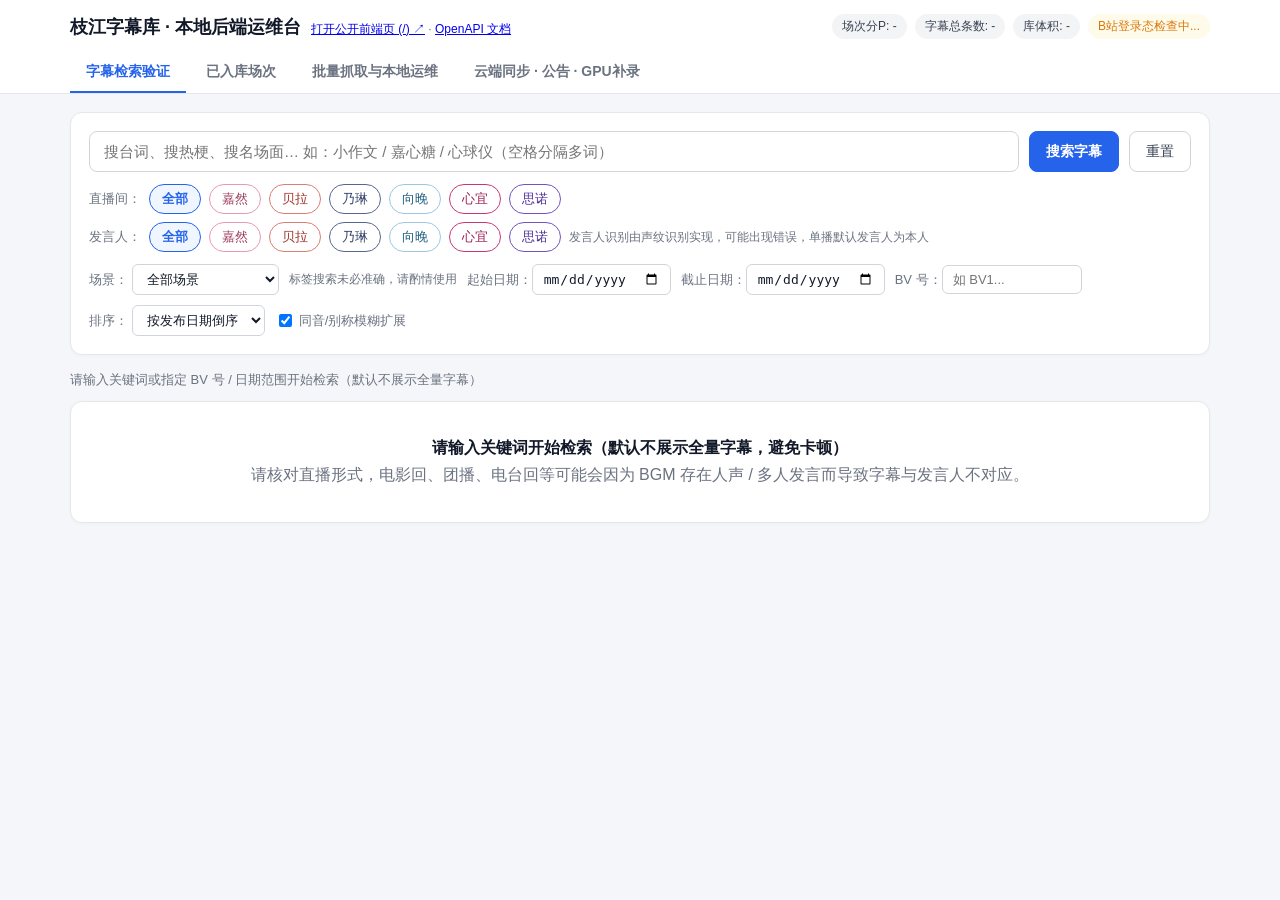
==== backend/debug_console.html @ de296267 "feat(admin): add single-line and batch speaker label editing with hot-sync support" ====
<!doctype html>
<html lang="zh-CN">
<head>
  <meta charset="utf-8" />
  <meta name="viewport" content="width=device-width, initial-scale=1" />
  <title>枝江字幕库 · 本地后端调试台</title>
  <style>
    :root {
      --bg: #f4f6f9;
      --surface: #ffffff;
      --border: #e5e7eb;
      --text: #111827;
      --muted: #6b7280;
      --primary: #2563eb;
      --primary-soft: #eff6ff;
      --ok: #059669;
      --ok-soft: #ecfdf5;
      --warn: #d97706;
      --warn-soft: #fffbeb;
      --purple: #6d28d9;
      --purple-soft: #f5f3ff;
    }
    * { box-sizing: border-box; }
    body {
      margin: 0;
      background: var(--bg);
      color: var(--text);
      font-family: -apple-system, BlinkMacSystemFont, "Segoe UI", "PingFang SC", "Microsoft YaHei", sans-serif;
    }
    header { background: var(--surface); border-bottom: 1px solid var(--border); position: sticky; top: 0; z-index: 20; }
    .header-inner {
      max-width: 1180px; margin: 0 auto; padding: 14px 20px;
      display: flex; flex-wrap: wrap; align-items: center; justify-content: space-between; gap: 12px;
    }
    .brand { display: flex; align-items: baseline; gap: 10px; }
    .brand h1 { margin: 0; font-size: 18px; font-weight: 700; }
    .brand span { font-size: 12px; color: var(--muted); }
    .stat-pills { display: flex; flex-wrap: wrap; gap: 8px; align-items: center; font-size: 12px; }
    .pill { padding: 4px 10px; border-radius: 999px; background: #f3f4f6; color: #374151; font-weight: 500; }
    .pill.ok { background: var(--ok-soft); color: var(--ok); }
    .pill.warn { background: var(--warn-soft); color: var(--warn); cursor: pointer; }
    .tabs { max-width: 1180px; margin: 0 auto; padding: 0 20px; display: flex; gap: 4px; }
    .tab-btn {
      background: transparent; border: none; border-bottom: 2px solid transparent;
      padding: 10px 16px; font-size: 14px; font-weight: 600; color: var(--muted); cursor: pointer;
    }
    .tab-btn.active { color: var(--primary); border-bottom-color: var(--primary); }
    .container { max-width: 1180px; margin: 18px auto 56px; padding: 0 20px; }
    .panel {
      background: var(--surface); border: 1px solid var(--border); border-radius: 12px;
      padding: 18px; margin-bottom: 16px; box-shadow: 0 1px 3px rgba(0,0,0,0.03);
    }
    .search-bar { display: flex; gap: 10px; flex-wrap: wrap; }
    .search-bar input[type="text"] {
      flex: 1; min-width: 260px; padding: 11px 14px; font-size: 15px;
      border: 1px solid #d1d5db; border-radius: 8px; outline: none;
    }
    .search-bar input[type="text"]:focus { border-color: var(--primary); box-shadow: 0 0 0 3px rgba(37,99,235,0.12); }
    button.btn {
      padding: 9px 16px; border-radius: 8px; border: 1px solid var(--primary);
      background: var(--primary); color: #fff; font-size: 14px; font-weight: 600; cursor: pointer;
    }
    button.btn:hover { background: #1d4ed8; }
    button.btn.sec { background: #fff; color: #374151; border-color: #d1d5db; font-weight: 500; }
    button.btn.sec:hover { background: #f9fafb; }
    button.btn:disabled { opacity: 0.45; cursor: not-allowed; }
    .chips { display: flex; flex-wrap: wrap; gap: 8px; margin-top: 12px; align-items: center; }
    .chip {
      padding: 5px 12px; border-radius: 999px; border: 1px solid #d1d5db;
      background: #fff; font-size: 13px; cursor: pointer; color: #374151;
    }
    .chip.active { background: var(--primary-soft); border-color: var(--primary); color: var(--primary); font-weight: 600; }
    .filters-row {
      display: flex; flex-wrap: wrap; gap: 10px; margin-top: 12px; align-items: center;
      font-size: 13px; color: var(--muted);
    }
    .filters-row select, .filters-row input {
      padding: 6px 10px; border: 1px solid #d1d5db; border-radius: 6px;
      font-size: 13px; background: #fff; color: var(--text);
    }
    .toolbar { display: flex; justify-content: space-between; align-items: center; margin: 8px 0 12px; font-size: 13px; color: var(--muted); }
    .card {
      background: var(--surface); border: 1px solid var(--border); border-radius: 10px;
      padding: 14px 16px; margin-bottom: 10px;
    }
    .card-meta { display: flex; flex-wrap: wrap; gap: 8px; align-items: center; font-size: 12.5px; color: var(--muted); margin-bottom: 8px; }
    .badge { padding: 2px 8px; border-radius: 6px; font-weight: 600; font-size: 12px; }
    .badge.up { background: var(--primary-soft); color: var(--primary); }
    .badge.scene { background: var(--purple-soft); color: var(--purple); }
    .badge.time { background: #f3f4f6; color: #111827; font-family: ui-monospace, SFMono-Regular, Menlo, monospace; }
    .sub-text { font-size: 16px; line-height: 1.65; color: #0f172a; }
    mark { background: #fef08a; color: #111827; padding: 0 2px; border-radius: 3px; }
    .card-foot {
      margin-top: 8px; display: flex; flex-wrap: wrap; justify-content: space-between;
      align-items: center; gap: 8px; font-size: 12px; color: var(--muted);
    }
    .card-actions { display: flex; gap: 10px; align-items: center; }
    .link-btn {
      background: none; border: none; color: var(--primary); cursor: pointer;
      padding: 2px 4px; font-size: 12.5px; text-decoration: none;
    }
    .link-btn:hover { text-decoration: underline; }
    .ctx-box {
      margin-top: 10px; padding: 10px 12px; background: #f8fafc;
      border-left: 3px solid #cbd5e1; border-radius: 6px; font-size: 13px; line-height: 1.6;
    }
    .ctx-line { display: flex; gap: 10px; padding: 2px 0; }
    .ctx-line.hit { font-weight: 600; color: var(--primary); }
    .ctx-ts { color: var(--muted); font-family: monospace; min-width: 68px; }
    .grid-2 { display: grid; grid-template-columns: repeat(auto-fit, minmax(320px, 1fr)); gap: 16px; }
    table { width: 100%; border-collapse: collapse; font-size: 13px; }
    th, td { text-align: left; padding: 9px 10px; border-bottom: 1px solid var(--border); }
    th { background: #f9fafb; font-weight: 600; color: #374151; }
    .log-box {
      background: #0f172a; color: #e2e8f0; font-family: ui-monospace, SFMono-Regular, Menlo, Consolas, monospace;
      font-size: 12px; line-height: 1.55; padding: 12px; border-radius: 8px;
      max-height: 320px; overflow-y: auto; white-space: pre-wrap;
    }
    .qr-wrap { display: flex; gap: 16px; align-items: center; margin-top: 12px; }
    .qr-wrap img { width: 168px; height: 168px; border: 1px solid var(--border); border-radius: 8px; padding: 6px; background: #fff; }
    .hidden { display: none !important; }
    .empty { text-align: center; padding: 36px 16px; color: var(--muted); }
    .sp-sel {
      padding: 2px 6px; border: 1px solid #d1d5db; border-radius: 5px;
      font-size: 12px; background: #fff; color: var(--text); cursor: pointer;
    }
    .sp-sel.saved { border-color: var(--ok); background: var(--ok-soft); }
    .sp-saved-tip { font-size: 11.5px; color: var(--ok); font-weight: 600; }
    .modal-mask {
      position: fixed; inset: 0; background: rgba(15, 23, 42, 0.48);
      display: flex; align-items: center; justify-content: center; z-index: 60; padding: 16px;
    }
    .modal-card {
      background: var(--surface); border-radius: 12px; border: 1px solid var(--border);
      width: 100%; max-width: 520px; padding: 20px; box-shadow: 0 20px 50px rgba(0,0,0,0.22);
    }
    .modal-card h3 { margin: 0 0 8px; font-size: 16px; }
    .modal-field { margin-top: 12px; font-size: 13px; color: var(--text); }
    .modal-field label { display: block; color: var(--muted); margin-bottom: 4px; }
    .modal-field input, .modal-field select {
      width: 100%; padding: 8px 10px; border: 1px solid #d1d5db; border-radius: 6px; font-size: 13px;
    }
  </style>
</head>
<body>
<header>
  <div class="header-inner">
    <div class="brand">
      <h1>枝江字幕库 · 本地后端运维台</h1>
      <span><a href="/" target="_blank">打开公开前端页 (/) ↗</a> · <a href="/docs" target="_blank">OpenAPI 文档</a></span>
    </div>
    <div class="stat-pills">
      <span class="pill" id="statVideos">场次分P: -</span>
      <span class="pill" id="statLines">字幕总条数: -</span>
      <span class="pill" id="statSize">库体积: -</span>
      <span class="pill warn" id="authBadge" onclick="switchTab('ingest')">B站登录态检查中...</span>
    </div>
  </div>
  <div class="tabs">
    <button class="tab-btn active" id="tab-search" onclick="switchTab('search')">字幕检索验证</button>
    <button class="tab-btn" id="tab-videos" onclick="switchTab('videos')">已入库场次</button>
    <button class="tab-btn" id="tab-ingest" onclick="switchTab('ingest')">批量抓取与本地运维</button>
    <button class="tab-btn" id="tab-cloud" onclick="switchTab('cloud')">云端同步 · 公告 · GPU补录</button>
  </div>
</header>

<main class="container">
  <section id="view-search">
    <div class="panel">
      <div class="search-bar">
        <input id="qInput" type="text" placeholder="搜台词、搜热梗、搜名场面… 如：小作文 / 嘉心糖 / 心球仪（空格分隔多词）" />
        <button class="btn" onclick="runSearch(1)">搜索字幕</button>
        <button class="btn sec" onclick="resetFilters()">重置</button>
      </div>
      <div class="chips" id="upChips">
        <span style="font-size:13px;color:var(--muted);">直播间：</span>
        <button class="chip active" data-up="" onclick="toggleUp(this)">全部</button>
        <button class="chip" data-up="嘉然" style="border-color:#e799b0;color:#9c3a5a;" onclick="toggleUp(this)">嘉然</button>
        <button class="chip" data-up="贝拉" style="border-color:#db7d74;color:#a13a31;" onclick="toggleUp(this)">贝拉</button>
        <button class="chip" data-up="乃琳" style="border-color:#576690;color:#364369;" onclick="toggleUp(this)">乃琳</button>
        <button class="chip" data-up="向晚" style="border-color:#9ac8e2;color:#225f80;" onclick="toggleUp(this)">向晚</button>
        <button class="chip" data-up="心宜" style="border-color:#c93773;color:#9d2256;" onclick="toggleUp(this)">心宜</button>
        <button class="chip" data-up="思诺" style="border-color:#7252c0;color:#513399;" onclick="toggleUp(this)">思诺</button>
      </div>
      <div class="chips" id="speakerChips" style="margin-top:8px;">
        <span style="font-size:13px;color:var(--muted);">发言人：</span>
        <button class="chip active" data-speaker="" onclick="toggleSpeaker(this)">全部</button>
        <button class="chip" data-speaker="嘉然" style="border-color:#e799b0;color:#9c3a5a;" onclick="toggleSpeaker(this)">嘉然</button>
        <button class="chip" data-speaker="贝拉" style="border-color:#db7d74;color:#a13a31;" onclick="toggleSpeaker(this)">贝拉</button>
        <button class="chip" data-speaker="乃琳" style="border-color:#576690;color:#364369;" onclick="toggleSpeaker(this)">乃琳</button>
        <button class="chip" data-speaker="向晚" style="border-color:#9ac8e2;color:#225f80;" onclick="toggleSpeaker(this)">向晚</button>
        <button class="chip" data-speaker="心宜" style="border-color:#c93773;color:#9d2256;" onclick="toggleSpeaker(this)">心宜</button>
        <button class="chip" data-speaker="思诺" style="border-color:#7252c0;color:#513399;" onclick="toggleSpeaker(this)">思诺</button>
        <span style="font-size:12px;color:var(--muted);">发言人识别由声纹识别实现，可能出现错误，单播默认发言人为本人</span>
      </div>
      <div class="filters-row">
        <label>场景：
          <select id="sceneFilter" onchange="if(hasQuery()) runSearch(1)">
            <option value="">全部场景</option>
            <option value="solo">单播 (solo)</option>
            <option value="duo">双播 (duo)</option>
            <option value="group">团播 (group)</option>
            <option value="special">特别场次 (special)</option>
            <option value="unknown">未标注 (unknown)</option>
          </select>
        </label>
        <span style="font-size:12px;color:var(--muted);">标签搜索未必准确，请酌情使用</span>
        <label>起始日期：<input id="dateFrom" type="date" onchange="if(hasQuery()) runSearch(1)" /></label>
        <label>截止日期：<input id="dateTo" type="date" onchange="if(hasQuery()) runSearch(1)" /></label>
        <label>BV 号：<input id="bvidFilter" type="text" placeholder="如 BV1..." style="width:140px;" /></label>
        <label>排序：
          <select id="sortFilter" onchange="if(hasQuery()) runSearch(1)">
            <option value="date_desc">按发布日期倒序</option>
            <option value="date_asc">按发布日期正序</option>
            <option value="relevance">按关键词相关度</option>
          </select>
        </label>
        <label style="display:inline-flex;align-items:center;gap:4px;cursor:pointer;">
          <input id="fuzzyToggle" type="checkbox" checked onchange="if(hasQuery()) runSearch(1)" />
          同音/别称模糊扩展
        </label>
      </div>
    </div>

    <div class="toolbar">
      <div id="searchSummary">请输入关键词或指定 BV 号 / 日期范围开始检索（默认不展示全量字幕）</div>
      <div id="debugPagerTop" style="display:flex;gap:6px;align-items:center;"></div>
    </div>
    <div id="searchResults">
      <div class="panel empty">
        <div style="font-weight:600;color:var(--text);margin-bottom:6px;">请输入关键词开始检索（默认不展示全量字幕，避免卡顿）</div>
        <div>请核对直播形式，电影回、团播、电台回等可能会因为 BGM 存在人声 / 多人发言而导致字幕与发言人不对应。</div>
      </div>
    </div>
    <div class="toolbar" style="justify-content:flex-end;">
      <div id="debugPagerBottom" style="display:flex;gap:6px;align-items:center;"></div>
    </div>
  </section>

  <section id="view-videos" class="hidden">
    <div class="panel">
      <div class="filters-row" style="margin-top:0;">
        <label>UP 主：
          <select id="vUpFilter" onchange="loadVideos(1)">
            <option value="">全部</option>
            <option value="嘉然">嘉然</option>
            <option value="贝拉">贝拉</option>
            <option value="乃琳">乃琳</option>
            <option value="向晚">向晚</option>
            <option value="心宜">心宜</option>
            <option value="思诺">思诺</option>
          </select>
        </label>
        <label>场景：
          <select id="vSceneFilter" onchange="loadVideos(1)">
            <option value="">全部</option>
            <option value="solo">solo</option>
            <option value="duo">duo</option>
            <option value="group">group</option>
            <option value="special">special</option>
            <option value="unknown">unknown</option>
          </select>
        </label>
        <label>状态：
          <select id="vStatusFilter" onchange="loadVideos(1)">
            <option value="">全部</option>
            <option value="ok">ok（已入库字幕）</option>
            <option value="no_subtitle">no_subtitle</option>
            <option value="pending">pending</option>
          </select>
        </label>
        <label>每页：
          <select id="vPageSize" onchange="loadVideos(1)">
            <option value="50">50 条</option>
            <option value="100" selected>100 条</option>
            <option value="200">200 条</option>
          </select>
        </label>
        <button class="btn sec" onclick="loadVideos(videoPage)">刷新列表</button>
        <button class="btn sec" onclick="triggerSceneTag()">运行轻量场景初筛</button>
        <button class="btn sec" onclick="triggerOptimizeDb()">压缩优化索引</button>
      </div>
    </div>
    <div class="toolbar">
      <div id="videosSummary">共 — 个分P</div>
      <div id="videosPagerTop" style="display:flex;gap:6px;align-items:center;"></div>
    </div>
    <div class="panel" style="padding:0;overflow:auto;">
      <table>
        <thead>
          <tr>
            <th>UP 主</th>
            <th>发布日期</th>
            <th>BV 号 / 分P</th>
            <th>场次标题</th>
            <th>字幕条数</th>
            <th>状态</th>
            <th>场景标签</th>
            <th>操作</th>
          </tr>
        </thead>
        <tbody id="videosTbody"></tbody>
      </table>
    </div>
    <div class="toolbar" style="justify-content:flex-end;">
      <div id="videosPagerBottom" style="display:flex;gap:6px;align-items:center;"></div>
    </div>
  </section>

  <section id="view-ingest" class="hidden">
    <div class="grid-2">
      <div class="panel">
        <h3 style="margin:0 0 8px;">1. B 站登录态配置（仅存于本地 .env）</h3>
        <div id="authDetail" style="font-size:13px;color:var(--muted);margin-bottom:12px;">正在检测登录态...</div>
        <button class="btn" onclick="startQrLogin()">生成 B 站扫码登录二维码</button>
        <div id="qrArea" class="qr-wrap hidden">
          <img id="qrImg" alt="B站登录二维码" />
          <div style="font-size:13px;line-height:1.6;">
            <div><b>请使用手机 B 站 App 扫码</b></div>
            <div id="qrStatus" style="color:var(--primary);margin-top:4px;">等待扫码...</div>
          </div>
        </div>
        <hr style="border:none;border-top:1px solid var(--border);margin:16px 0;" />
        <div style="font-size:13px;font-weight:600;margin-bottom:6px;">或手动粘贴 Cookie / SESSDATA：</div>
        <div style="display:flex;gap:8px;">
          <input id="cookieInput" type="password" placeholder="粘贴完整 Cookie 或 SESSDATA 值" style="flex:1;padding:8px 10px;border:1px solid #d1d5db;border-radius:6px;" />
          <button class="btn sec" onclick="saveManualCookie()">保存并校验</button>
        </div>
      </div>

      <div class="panel">
        <h3 style="margin:0 0 8px;">2. 从「直播回放」合集增量抓取</h3>
        <div style="font-size:12.5px;color:var(--muted);margin-bottom:12px;">
          已完整入库的 BV 号会秒级跳过（不发 HTTP 请求），可放心分批或断点续抓。
        </div>
        <div class="filters-row" style="margin-top:0;">
          <label>目标成员：
            <select id="ingTarget">
              <option value="all">全部 6 位成员</option>
              <option value="嘉然">嘉然（series 222940）</option>
              <option value="贝拉">贝拉（series 222938）</option>
              <option value="乃琳">乃琳（series 222754）</option>
              <option value="向晚">向晚（series 222748）</option>
              <option value="心宜">心宜（series 3698069）</option>
              <option value="思诺">思诺（series 3692011）</option>
            </select>
          </label>
          <label>每人抓取场次：
            <input id="ingLimit" type="number" value="20" min="0" max="5000" style="width:82px;" />
            <span style="font-size:12px;">(0=全部)</span>
          </label>
        </div>
        <div class="filters-row">
          <label>起始日期：<input id="ingSince" type="date" /></label>
          <label>截止日期：<input id="ingUntil" type="date" /></label>
        </div>
        <div style="margin-top:12px;display:flex;gap:10px;align-items:center;">
          <button class="btn" id="startIngestBtn" onclick="startIngest()">开始抓取并入库</button>
          <span id="ingestStatusText" style="font-size:13px;color:var(--muted);">空闲</span>
        </div>
      </div>
    </div>

    <div class="panel">
      <div style="display:flex;justify-content:space-between;align-items:center;margin-bottom:8px;">
        <b>抓取实时日志</b>
        <button class="btn sec" style="padding:4px 10px;font-size:12px;" onclick="pollIngestStatus()">刷新日志</button>
      </div>
      <div id="ingestLog" class="log-box">暂无抓取任务日志。</div>
    </div>
  </section>

  <section id="view-cloud" class="hidden">
    <div class="grid-2">
      <div class="panel">
        <h3 style="margin:0 0 8px;">1. 云端服务器连接（密码绝不落盘、绝不进 Git）</h3>
        <div id="sshKeyStatus" style="font-size:12.5px;margin-bottom:10px;color:var(--muted);">正在检测本机 SSH 密钥状态...</div>
        <div class="filters-row" style="margin-top:0;">
          <label style="flex:1;min-width:190px;">服务器地址：<br />
            <input id="cloudHost" type="text" placeholder="root@47.xx.xx.xx" style="width:100%;margin-top:4px;" />
          </label>
          <label style="flex:1;min-width:150px;">远程项目目录：<br />
            <input id="cloudAppDir" type="text" value="/opt/zhijiang" style="width:100%;margin-top:4px;" />
          </label>
        </div>
        <div class="filters-row">
          <label style="flex:1;min-width:210px;">公开站点域名：<br />
            <input id="cloudPublicUrl" type="text" value="https://zjdb.mprlzy.top" style="width:100%;margin-top:4px;" />
          </label>
          <label style="width:110px;">默认抓新场数：<br />
            <input id="cloudIngestLimit" type="number" value="10" min="1" max="500" style="width:100%;margin-top:4px;" />
          </label>
        </div>
        <div class="filters-row">
          <label style="flex:1;min-width:220px;">临时 SSH 密码（仅本次内存使用；配置免密后可留空）：<br />
            <input id="cloudSshPwd" type="password" placeholder="已配置免密密钥时无需填写" style="width:100%;margin-top:4px;" />
          </label>
        </div>
        <div style="margin-top:12px;display:flex;flex-wrap:wrap;gap:8px;">
          <button class="btn sec" onclick="saveCloudConfig()">保存服务器地址</button>
          <button class="btn" onclick="setupSshKey()">一键配置 SSH 免密登录</button>
        </div>
      </div>

      <div class="panel">
        <h3 style="margin:0 0 8px;">2. 一键云端同步中心</h3>
        <div id="sceneEditSummaryBox" style="font-size:12.5px;color:var(--muted);margin-bottom:10px;">正在统计人工修正的场景标签...</div>
        <div class="filters-row" style="margin-top:0;">
          <label style="display:inline-flex;align-items:center;gap:5px;cursor:pointer;">
            <input id="optSyncAnn" type="checkbox" checked /> 同步时顺带发布下方站点公告
          </label>
          <label style="display:inline-flex;align-items:center;gap:5px;cursor:pointer;">
            <input id="optFullRunAsr" type="checkbox" checked /> 完整追新时自动跑 GPU 补录
          </label>
        </div>
        <div style="margin-top:12px;display:flex;flex-wrap:wrap;gap:8px;">
          <button class="btn" onclick="runCloudJob('scene_tags_only')" title="仅更新场景标签与锁定状态，几 KB 秒传，不碰字幕正文与正在跑的 ASR">仅同步场景标签变动（极速）</button>
          <button class="btn sec" onclick="runCloudJob('speakers_only')" title="仅增量同步声纹发言人标注结果，零 FTS5 重建">仅同步声纹标注结果（极速）</button>
          <button class="btn sec" onclick="runCloudJob('code_and_announcements')" title="仅拉代码、发布公告并重启线上服务，绝不改云端数据库">仅发布代码与公告</button>
          <button class="btn sec" onclick="runCloudJob('backfill_metrics')" title="从云端 Nginx 历史访问日志幂等补回上线以来的真实访客数与访问次数">从 Nginx 日志补回历史访客</button>
          <button class="btn sec" onclick="runCloudJob('db_sync_only')" title="跳过抓取，直接增量比对并热同步本地与云端差异数据">仅增量同步数据库差异</button>
          <button class="btn" style="background:#059669;border-color:#059669;" onclick="runCloudJob('full_sync')" title="抓新回放 → 补录 → 场景初筛 → 增量热同步到线上">完整一键更新并同步上云</button>
        </div>
        <div id="cloudStatusText" style="margin-top:10px;font-size:12.5px;color:var(--muted);">空闲</div>
      </div>
    </div>

    <div class="panel">
      <div style="display:flex;justify-content:space-between;align-items:center;margin-bottom:8px;">
        <b>云端同步实时日志</b>
        <button class="btn sec" style="padding:4px 10px;font-size:12px;" onclick="pollCloudStatus()">刷新日志</button>
      </div>
      <div id="cloudLog" class="log-box">暂无云端同步日志。</div>
    </div>

    <div class="panel">
      <div style="display:flex;flex-wrap:wrap;justify-content:space-between;align-items:center;gap:8px;margin-bottom:10px;">
        <div>
          <h3 style="margin:0;">3. 站点公告与更新动态管理（config/announcements.json）</h3>
          <span style="font-size:12px;color:var(--muted);">在线编辑、增删、置顶或隐藏首页公告；点击「保存并立即发布」3 秒生效于公网首页。</span>
        </div>
        <div style="display:flex;flex-wrap:wrap;gap:8px;">
          <button class="btn sec" style="padding:6px 12px;font-size:13px;" onclick="insertSceneFixAnnouncement()">+ 一键插入今日标签修正变动</button>
          <button class="btn sec" style="padding:6px 12px;font-size:13px;" onclick="addAnnouncementRow()">+ 新增公告</button>
          <button class="btn sec" style="padding:6px 12px;font-size:13px;" onclick="saveAnnouncements(false)">仅保存到本地</button>
          <button class="btn" style="padding:6px 12px;font-size:13px;" onclick="saveAnnouncements(true)">保存并立即发布到线上</button>
        </div>
      </div>
      <div id="annEditorList" style="display:flex;flex-direction:column;gap:10px;"></div>
    </div>

    <div class="panel">
      <div style="display:flex;flex-wrap:wrap;justify-content:space-between;align-items:center;gap:8px;margin-bottom:10px;">
        <div>
          <h3 style="margin:0;">4. 本地 GPU 语音识别（ASR）控制台</h3>
          <span style="font-size:12px;color:var(--muted);">查看实时重录/补录进度，或直接从本后台启停本地 RTX GPU 识别任务（支持断点续跑）。</span>
        </div>
        <button class="btn sec" style="padding:5px 12px;font-size:12.5px;" onclick="pollAsrStatus()">刷新实时进度</button>
      </div>
      <div id="asrProgressBox" style="font-size:13px;margin-bottom:10px;padding:10px 12px;background:#f8fafc;border:1px solid var(--border);border-radius:8px;">正在读取本地数据库 ASR 进度...</div>
      <div class="filters-row" style="margin-top:0;margin-bottom:10px;">
        <label>并行 GPU 进程数：
          <select id="asrProcs">
            <option value="1">1 进程（省显存）</option>
            <option value="2" selected>2 进程（12G 显存最佳，防 OOM）</option>
            <option value="3">3 进程（仅 16G+ 显存适用）</option>
          </select>
        </label>
        <label>Batch Size：
          <input id="asrBatch" type="number" value="12" min="1" max="32" style="width:68px;" />
        </label>
        <label>Beam Size：
          <select id="asrBeam">
            <option value="1" selected>1（极速高精度，推荐）</option>
            <option value="2">2（标准精度，较慢）</option>
          </select>
        </label>
        <button class="btn sec" id="btnAsrNew" onclick="startAsrJob('new_only')">补录无字幕新分P</button>
        <button class="btn" id="btnAsrRetrans" onclick="startAsrJob('retranscribe_legacy')">启动旧ASR高精度重录（断点续跑）</button>
        <button class="btn sec" style="color:#dc2626;border-color:#fca5a5;" onclick="stopAsrJob()">安全停止后台托管任务</button>
      </div>
      <div id="asrLog" class="log-box" style="max-height:220px;">暂无由本后台启动的 ASR 任务日志（若你在外部命令行启动了重录，上方进度条仍会实时同步数据库进度）。</div>
    </div>

    <div class="panel">
      <div style="display:flex;flex-wrap:wrap;justify-content:space-between;align-items:center;gap:8px;margin-bottom:10px;">
        <div>
          <h3 style="margin:0;">5. 声纹发言人标注控制台（CAM++ + WeSpeaker 跨时期融合）</h3>
          <span style="font-size:12px;color:var(--muted);">为多人场与影厅/观影反应回逐行标注实际发言人（嘉然/贝拉/乃琳/向晚/心宜/思诺/双人重叠/其他原声），支持断点续跑。</span>
        </div>
        <button class="btn sec" style="padding:5px 12px;font-size:12.5px;" onclick="pollVpStatus()">刷新声纹进度</button>
      </div>
      <div id="vpProgressBox" style="font-size:13px;margin-bottom:10px;padding:10px 12px;background:#f8fafc;border:1px solid var(--border);border-radius:8px;">正在读取声纹标注进度...</div>
      <div class="filters-row" style="margin-top:0;margin-bottom:10px;">
        <label>标注范围：
          <select id="vpScope">
            <option value="multi_and_watch" selected>多人场 + 影厅/观影/电台反应回（推荐）</option>
            <option value="multi_only">仅双播 / 团播 / 特别场</option>
            <option value="all">全库全部场次</option>
          </select>
        </label>
        <label>加速设备：
          <select id="vpDevice">
            <option value="auto" selected>自动优先 CUDA GPU（推荐，提速 50x+）</option>
            <option value="cuda">强制 CUDA GPU</option>
            <option value="cpu">纯 CPU 模式</option>
          </select>
        </label>
        <label>GPU Batch：
          <input id="vpBatch" type="number" value="64" min="8" max="256" style="width:62px;" />
        </label>
        <label>并行进程：
          <select id="vpProcs">
            <option value="1" selected>1 进程 + 3路并发拉流（GPU 推荐，省显存）</option>
            <option value="2">2 进程 + 4路并发拉流（极限全速）</option>
            <option value="3">3 进程（高配）</option>
          </select>
        </label>
        <button class="btn" onclick="startVpJob()">启动声纹标注（断点续跑）</button>
        <button class="btn sec" style="color:#dc2626;border-color:#fca5a5;" onclick="stopVpJob()">安全停止声纹任务</button>
      </div>
      <div id="vpLog" class="log-box" style="max-height:220px;">暂无声纹标注日志。</div>
    </div>
  </section>
</main>

<div id="speakerBatchModal" class="modal-mask hidden" onclick="if(event.target===this) closeSpeakerModal()">
  <div class="modal-card">
    <h3>批量修改发言人标签</h3>
    <div id="spModalInfo" style="font-size:12.5px;color:var(--muted);line-height:1.5;"></div>
    <input type="hidden" id="spModalBvid" />
    <input type="hidden" id="spModalPage" />
    <div class="modal-field">
      <label>过滤条件：仅替换原发言人标签（默认替换范围内全部行）</label>
      <select id="spModalFrom">
        <option value="__ALL__">全部行（不限原标签）</option>
        <option value="__EMPTY__">仅未标注行（原标签为空）</option>
        <option value="嘉然">仅原标签 = 嘉然</option>
        <option value="贝拉">仅原标签 = 贝拉</option>
        <option value="乃琳">仅原标签 = 乃琳</option>
        <option value="向晚">仅原标签 = 向晚</option>
        <option value="心宜">仅原标签 = 心宜</option>
        <option value="思诺">仅原标签 = 思诺</option>
        <option value="其他">仅原标签 = 其他</option>
      </select>
    </div>
    <div class="modal-field" style="display:grid;grid-template-columns:1fr 1fr;gap:10px;">
      <div>
        <label>起始秒数（选填，留空从头开始）</label>
        <input id="spModalStart" type="number" step="0.1" min="0" placeholder="例如 120" />
      </div>
      <div>
        <label>结束秒数（选填，留空至结尾）</label>
        <input id="spModalEnd" type="number" step="0.1" min="0" placeholder="例如 600" />
      </div>
    </div>
    <div class="modal-field">
      <label>目标发言人标签（单人、其他、清空，或下方输入多人组合如 嘉然+贝拉）</label>
      <select id="spModalTarget" onchange="document.getElementById('spModalCustom').value = this.value === '__CUSTOM__' ? '' : this.value">
        <option value="">清空（恢复未标注/单播默认）</option>
        <option value="嘉然">嘉然</option>
        <option value="贝拉">贝拉</option>
        <option value="乃琳">乃琳</option>
        <option value="向晚">向晚</option>
        <option value="心宜">心宜</option>
        <option value="思诺">思诺</option>
        <option value="其他">其他（电影/游戏原声）</option>
        <option value="__CUSTOM__">自定义多人组合（在下方输入）</option>
      </select>
    </div>
    <div class="modal-field">
      <label>最终写入值（可直接编辑，如 嘉然+贝拉；留空表示清空）</label>
      <input id="spModalCustom" type="text" placeholder="留空=清空；单人填名字；多人用 + 连接如 嘉然+贝拉" />
    </div>
    <div id="spModalMsg" style="margin-top:10px;font-size:12.5px;min-height:18px;"></div>
    <div style="margin-top:14px;display:flex;justify-content:flex-end;gap:8px;">
      <button class="btn sec" onclick="closeSpeakerModal()">取消</button>
      <button class="btn" id="spModalSubmitBtn" onclick="submitBatchSpeakers()">确认批量修改</button>
    </div>
  </div>
</div>

<script>
let selectedUps = new Set();
let selectedSpeakers = new Set();
let currentPage = 1;
let totalPages = 0;
const pageLimit = 20;
let videoPage = 1;
let videoTotalPages = 0;
let qrTimer = null;
let ingestTimer = null;
let cloudTimer = null;
let asrTimer = null;
let vpTimer = null;
let annItems = [];
let sceneSummary = { today_locked_bvids: 0, today_locked_parts: 0, total_locked_bvids: 0, total_locked_parts: 0 };

function hasQuery() {
  return Boolean(
    document.getElementById('qInput').value.trim() ||
    document.getElementById('bvidFilter').value.trim() ||
    document.getElementById('dateFrom').value ||
    document.getElementById('dateTo').value
  );
}

function esc(s) {
  return (s || '').replace(/[&<>"']/g, c => ({'&':'&amp;','<':'&lt;','>':'&gt;','"':'&quot;',"'":'&#39;'}[c]));
}

function highlight(text, q, expandedMap) {
  let out = esc(text);
  const terms = new Set((q || '').trim().split(/\s+/).filter(Boolean));
  if (expandedMap) {
    for (const arr of Object.values(expandedMap)) {
      for (const v of arr) terms.add(v);
    }
  }
  const sorted = Array.from(terms).sort((a, b) => b.length - a.length);
  for (const t of sorted) {
    const safe = t.replace(/[.*+?^${}()|[\]\\]/g, '\\$&');
    out = out.replace(new RegExp(safe, 'gi'), m => `<mark>${m}</mark>`);
  }
  return out;
}

function copyText(text, btn) {
  navigator.clipboard.writeText(text).then(() => {
    const old = btn.textContent;
    btn.textContent = '已复制 ✓';
    setTimeout(() => btn.textContent = old, 1200);
  });
}

function switchTab(tab) {
  for (const name of ['search', 'videos', 'ingest', 'cloud']) {
    document.getElementById('view-' + name).classList.toggle('hidden', name !== tab);
    document.getElementById('tab-' + name).classList.toggle('active', name === tab);
  }
  if (tab === 'videos') loadVideos(videoPage || 1);
  if (tab === 'ingest') { checkAuth(); pollIngestStatus(); }
  if (tab === 'cloud') { loadCloudPanel(); }
}

function toggleUp(el) {
  const up = el.dataset.up || '';
  if (!up) {
    selectedUps.clear();
  } else if (selectedUps.has(up)) {
    selectedUps.delete(up);
  } else {
    selectedUps.add(up);
  }
  document.querySelectorAll('#upChips .chip').forEach(c => {
    const key = c.dataset.up || '';
    c.classList.toggle('active', key === '' ? selectedUps.size === 0 : selectedUps.has(key));
  });
  if (hasQuery()) runSearch(1);
}

function toggleSpeaker(el) {
  const sp = el.dataset.speaker || '';
  if (!sp) {
    selectedSpeakers.clear();
  } else if (selectedSpeakers.has(sp)) {
    selectedSpeakers.delete(sp);
  } else {
    selectedSpeakers.add(sp);
  }
  document.querySelectorAll('#speakerChips .chip').forEach(c => {
    const key = c.dataset.speaker || '';
    c.classList.toggle('active', key === '' ? selectedSpeakers.size === 0 : selectedSpeakers.has(key));
  });
  if (hasQuery()) runSearch(1);
}

function resetFilters() {
  document.getElementById('qInput').value = '';
  document.getElementById('sceneFilter').value = '';
  document.getElementById('dateFrom').value = '';
  document.getElementById('dateTo').value = '';
  document.getElementById('bvidFilter').value = '';
  document.getElementById('sortFilter').value = 'date_desc';
  selectedUps.clear();
  selectedSpeakers.clear();
  document.querySelectorAll('#upChips .chip').forEach(c => c.classList.toggle('active', c.dataset.up === ''));
  document.querySelectorAll('#speakerChips .chip').forEach(c => c.classList.toggle('active', c.dataset.speaker === ''));
  document.getElementById('searchSummary').textContent = '请输入关键词或指定 BV 号 / 日期范围开始检索（默认不展示全量字幕）';
  document.getElementById('debugPagerTop').innerHTML = '';
  document.getElementById('debugPagerBottom').innerHTML = '';
  document.getElementById('searchResults').innerHTML = '<div class="panel empty"><div style="font-weight:600;color:var(--text);margin-bottom:6px;">请输入关键词开始检索（默认不展示全量字幕，避免卡顿）</div><div>请核对直播形式，电影回、团播、电台回等可能会因为 BGM 存在人声 / 多人发言而导致字幕与发言人不对应。</div></div>';
}

async function loadStats() {
  const r = await fetch('/api/v1/stats');
  const s = await r.json();
  document.getElementById('statVideos').textContent = `场次分P: ${s.video_parts_ok} / ${s.video_parts_total}`;
  document.getElementById('statLines').textContent = `字幕总条数: ${s.subtitles_total.toLocaleString()}`;
  document.getElementById('statSize').textContent = `库体积: ${s.db_size_mb} MB`;
}

async function checkAuth() {
  const r = await fetch('/api/v1/admin/auth/status');
  const a = await r.json();
  const badge = document.getElementById('authBadge');
  const detail = document.getElementById('authDetail');
  if (a.is_login) {
    badge.className = 'pill ok';
    badge.textContent = `B站已登录: ${a.uname || a.mid}`;
    detail.innerHTML = `<span style="color:var(--ok);font-weight:600;">已登录 B 站账号：${esc(a.uname)} (UID: ${a.mid})</span>`;
  } else {
    badge.className = 'pill warn';
    badge.textContent = '未登录 B 站（点此登录）';
    detail.innerHTML = `<span style="color:var(--warn);font-weight:600;">当前未检测到有效 B 站登录态。</span>抓取官方 AI 字幕（ai-zh）需要先扫码登录或填写 SESSDATA。`;
  }
}

function renderDebugPagers() {
  const html = totalPages > 1 ? `
    <button class="btn sec" style="padding:4px 9px;font-size:12px;" onclick="runSearch(1)" ${currentPage <= 1 ? 'disabled' : ''}>首页</button>
    <button class="btn sec" style="padding:4px 9px;font-size:12px;" onclick="runSearch(${currentPage - 1})" ${currentPage <= 1 ? 'disabled' : ''}>上一页</button>
    <span style="font-size:12px;">第 ${currentPage} / ${totalPages} 页</span>
    <button class="btn sec" style="padding:4px 9px;font-size:12px;" onclick="runSearch(${currentPage + 1})" ${currentPage >= totalPages ? 'disabled' : ''}>下一页</button>
    <button class="btn sec" style="padding:4px 9px;font-size:12px;" onclick="runSearch(${totalPages})" ${currentPage >= totalPages ? 'disabled' : ''}>末页</button>
    <input type="number" min="1" max="${totalPages}" value="${currentPage}" style="width:56px;padding:3px 6px;font-size:12px;" onkeydown="if(event.key==='Enter') runSearch(parseInt(this.value||'1',10))" />
  ` : '';
  document.getElementById('debugPagerTop').innerHTML = html;
  document.getElementById('debugPagerBottom').innerHTML = html;
}

async function runSearch(page) {
  if (!hasQuery()) {
    resetFilters();
    return;
  }
  currentPage = Math.max(1, page || 1);
  const offset = (currentPage - 1) * pageLimit;
  const q = document.getElementById('qInput').value.trim();
  const params = new URLSearchParams();
  if (q) params.set('q', q);
  if (selectedUps.size > 0) params.set('up_name', Array.from(selectedUps).join(','));
  if (selectedSpeakers.size > 0) params.set('speaker', Array.from(selectedSpeakers).join(','));
  const scene = document.getElementById('sceneFilter').value;
  const df = document.getElementById('dateFrom').value;
  const dt = document.getElementById('dateTo').value;
  const bv = document.getElementById('bvidFilter').value.trim();
  const sort = document.getElementById('sortFilter').value;
  const fuzzy = document.getElementById('fuzzyToggle').checked;
  if (scene) params.set('scene_type', scene);
  if (df) params.set('date_from', df);
  if (dt) params.set('date_to', dt);
  if (bv) params.set('bvid', bv);
  params.set('sort', sort);
  params.set('fuzzy', fuzzy ? 'true' : 'false');
  params.set('limit', pageLimit);
  params.set('offset', offset);

  const r = await fetch('/api/v1/search?' + params.toString());
  const data = await r.json();
  const p = data.pagination;
  totalPages = p.total_pages || 0;
  const startNum = p.total === 0 ? 0 : p.offset + 1;
  const endNum = p.offset + data.items.length;
  let expNote = '';
  if (data.fuzzy_expanded && Object.keys(data.fuzzy_expanded).length) {
    const parts = Object.entries(data.fuzzy_expanded).map(([k, v]) => `${k} → ${v.join(' / ')}`);
    expNote = ` ｜ 同音扩展：${parts.join('；')}`;
  }
  document.getElementById('searchSummary').textContent =
    `共命中 ${p.total.toLocaleString()} 条字幕（当前显示 ${startNum} - ${endNum}）${expNote}`;
  renderDebugPagers();

  const box = document.getElementById('searchResults');
  if (!data.items.length) {
    box.innerHTML = `<div class="panel empty">没有找到匹配的字幕记录。</div>`;
    return;
  }

  const SPEAKER_OPTS = ['', '嘉然', '贝拉', '乃琳', '向晚', '心宜', '思诺', '其他'];
  window._renderSpeakerSelect = function(subId, currentSp) {
    const sp = currentSp || '';
    const hasCustom = sp && !SPEAKER_OPTS.includes(sp);
    const opts = SPEAKER_OPTS.map(o => `<option value="${esc(o)}" ${sp === o ? 'selected' : ''}>${o ? esc(o) : '未标注(默认)'}</option>`).join('')
      + (hasCustom ? `<option value="${esc(sp)}" selected>${esc(sp)}</option>` : '')
      + `<option value="__CUSTOM__">自定义组合(如 嘉然+贝拉)…</option>`;
    return `<select class="sp-sel" data-prev="${esc(sp)}" onchange="patchSubtitleSpeaker(${subId}, this)" title="修改本行发言人标签">${opts}</select><span class="sp-saved-tip"></span>`;
  };

  box.innerHTML = data.items.map(it => `
    <div class="card" id="card-${it.id}">
      <div class="card-meta">
        <span class="badge up">${esc(it.up_name)}</span>
        <span class="badge scene">${esc(it.scene_type)}</span>
        <span style="display:inline-flex;align-items:center;gap:4px;">发言人：${window._renderSpeakerSelect(it.id, it.speaker_name)}</span>
        <span class="badge time">${esc(it.start_hms)} ~ ${esc(it.end_hms)}</span>
        <span>(${it.start_sec.toFixed(2)}s - ${it.end_sec.toFixed(2)}s)</span>
        <span>${esc(it.pub_date)}</span>
        <span><b>${esc(it.bvid)}</b> P${it.page}</span>
      </div>
      <div class="sub-text">${highlight(it.content, q, data.fuzzy_expanded)}</div>
      <div class="card-foot">
        <div>${esc(it.title)}${it.part_title && it.part_title !== it.title ? ' · ' + esc(it.part_title) : ''}</div>
        <div class="card-actions">
          <button class="link-btn" onclick="toggleContext(${it.id}, '${esc(it.bvid)}', ${it.page}, ${it.start_sec})">查看前后上下文</button>
          <button class="link-btn" onclick="copyText('${esc(it.jump_url)}', this)">复制空降链接</button>
          <a class="link-btn" href="${esc(it.jump_url)}" target="_blank" rel="noopener noreferrer" title="若播放器被历史进度覆盖，打开后按 F5 或手动拖至 ${esc(it.start_hms)}">打开 B 站 (${esc(it.start_hms)}) ↗</a>
        </div>
      </div>
      <div class="ctx-box hidden" id="ctx-${it.id}"></div>
    </div>
  `).join('');
}

async function patchSubtitleSpeaker(subId, selEl) {
  let val = selEl.value;
  const prev = selEl.dataset.prev || '';
  if (val === '__CUSTOM__') {
    const input = prompt('请输入发言人标签（单人/其他，或多人用 + 连接如 嘉然+贝拉；留空表示清空）：', prev);
    if (input === null) {
      selEl.value = prev;
      return;
    }
    val = input.trim();
  }
  const tip = selEl.nextElementSibling;
  if (tip) tip.textContent = '保存中...';
  const res = await fetch(`/api/v1/admin/subtitles/${subId}/speaker`, {
    method: 'PATCH',
    headers: {'Content-Type': 'application/json'},
    body: JSON.stringify({ speaker_name: val })
  });
  const data = await res.json().catch(() => ({}));
  if (!res.ok) {
    alert(data.detail || '修改发言人失败');
    selEl.value = prev;
    if (tip) tip.textContent = '';
    return;
  }
  const saved = data.speaker_name || '';
  if (saved && !Array.from(selEl.options).some(o => o.value === saved)) {
    const opt = document.createElement('option');
    opt.value = saved;
    opt.textContent = saved;
    selEl.insertBefore(opt, selEl.options[selEl.options.length - 1]);
  }
  selEl.value = saved;
  selEl.dataset.prev = saved;
  selEl.classList.add('saved');
  if (tip) tip.textContent = '✓ 已存';
}

function changePage(dir) { runSearch(Math.max(0, currentOffset + dir * pageLimit)); }

async function toggleContext(subId, bvid, page, startSec) {
  const el = document.getElementById('ctx-' + subId);
  if (!el.classList.contains('hidden')) { el.classList.add('hidden'); return; }
  el.classList.remove('hidden');
  el.textContent = '正在加载前后上下文...';
  const r = await fetch(`/api/v1/videos/${encodeURIComponent(bvid)}/subtitles?page=${page}&start_sec=${Math.max(0, startSec - 25)}&end_sec=${startSec + 25}&limit=30`);
  const data = await r.json();
  if (!data.items.length) { el.textContent = '暂无上下文数据'; return; }
  el.innerHTML = data.items.map(x => `
    <div class="ctx-line ${x.id === subId ? 'hit' : ''}" style="align-items:center;">
      <span class="ctx-ts">${x.start_sec.toFixed(2)}s</span>
      <span style="display:inline-flex;align-items:center;gap:4px;min-width:136px;">${window._renderSpeakerSelect(x.id, x.speaker_name)}</span>
      <span>${esc(x.content)}</span>
    </div>
  `).join('');
}

function renderVideosPagers() {
  const html = videoTotalPages > 1 ? `
    <button class="btn sec" style="padding:4px 9px;font-size:12px;" onclick="loadVideos(1)" ${videoPage <= 1 ? 'disabled' : ''}>首页</button>
    <button class="btn sec" style="padding:4px 9px;font-size:12px;" onclick="loadVideos(${videoPage - 1})" ${videoPage <= 1 ? 'disabled' : ''}>上一页</button>
    <span style="font-size:12px;">第 ${videoPage} / ${videoTotalPages} 页</span>
    <button class="btn sec" style="padding:4px 9px;font-size:12px;" onclick="loadVideos(${videoPage + 1})" ${videoPage >= videoTotalPages ? 'disabled' : ''}>下一页</button>
    <button class="btn sec" style="padding:4px 9px;font-size:12px;" onclick="loadVideos(${videoTotalPages})" ${videoPage >= videoTotalPages ? 'disabled' : ''}>末页</button>
    <input type="number" min="1" max="${videoTotalPages}" value="${videoPage}" style="width:58px;padding:3px 6px;font-size:12px;" onkeydown="if(event.key==='Enter') loadVideos(parseInt(this.value||'1',10))" />
  ` : '';
  document.getElementById('videosPagerTop').innerHTML = html;
  document.getElementById('videosPagerBottom').innerHTML = html;
}

async function loadVideos(page) {
  const limit = parseInt(document.getElementById('vPageSize').value || '100', 10);
  videoPage = Math.max(1, page || 1);
  const offset = (videoPage - 1) * limit;

  const params = new URLSearchParams();
  const up = document.getElementById('vUpFilter').value;
  const sc = document.getElementById('vSceneFilter').value;
  const st = document.getElementById('vStatusFilter').value;
  if (up) params.set('up_name', up);
  if (sc) params.set('scene_type', sc);
  if (st) params.set('status', st); else params.set('status', '');
  params.set('limit', limit);
  params.set('offset', offset);
  const r = await fetch('/api/v1/videos?' + params.toString());
  const data = await r.json();
  const total = data.total || 0;
  videoTotalPages = total > 0 ? Math.ceil(total / limit) : 0;
  if (videoTotalPages > 0 && videoPage > videoTotalPages) {
    return loadVideos(videoTotalPages);
  }
  const startNum = total === 0 ? 0 : offset + 1;
  const endNum = offset + data.items.length;
  document.getElementById('videosSummary').textContent =
    `共 ${total.toLocaleString()} 个分P（当前显示 ${startNum} - ${endNum}）`;
  renderVideosPagers();

  const tbody = document.getElementById('videosTbody');
  if (!data.items.length) { tbody.innerHTML = '<tr><td colspan="8" class="empty">暂无已入库场次</td></tr>'; return; }
  tbody.innerHTML = data.items.map(v => {
    const vUrl = v.page > 1 ? `https://www.bilibili.com/video/${esc(v.bvid)}/?p=${v.page}` : `https://www.bilibili.com/video/${esc(v.bvid)}/`;
    const lockTag = v.scene_locked ? '<span style="margin-left:4px;font-size:11px;color:var(--ok);" title="已人工锁定">🔒</span>' : '<span style="margin-left:4px;font-size:11px;color:var(--muted);"></span>';
    return `
      <tr>
        <td><b>${esc(v.up_name)}</b></td>
        <td>${esc(v.pub_date)}</td>
        <td><a class="link-btn" href="${vUrl}" target="_blank" rel="noopener noreferrer">${esc(v.bvid)} P${v.page}</a></td>
        <td>${esc(v.title)}${v.part_title ? '<br><span style="color:var(--muted);font-size:12px;">' + esc(v.part_title) + '</span>' : ''}</td>
        <td>${v.line_count}</td>
        <td>${esc(v.subtitle_status)}</td>
        <td style="white-space:nowrap;">
          <select onchange="patchScene('${esc(v.bvid)}', ${v.page}, this.value, this)" style="padding:3px 6px;border:1px solid #d1d5db;border-radius:4px;">
            ${['unknown','solo','duo','group','special'].map(opt => `<option value="${opt}" ${v.scene_type===opt?'selected':''}>${opt}</option>`).join('')}
          </select>${lockTag}
        </td>
        <td style="white-space:nowrap;">
          <button class="link-btn" onclick="searchByBvid('${esc(v.bvid)}')">搜本场</button>
          <button class="link-btn" onclick="openSpeakerModal('${esc(v.bvid)}', ${v.page}, '${esc(v.up_name)}', '${esc(v.title)}')">改发言人</button>
        </td>
      </tr>
    `;
  }).join('');
}

function openSpeakerModal(bvid, page, upName, title) {
  document.getElementById('spModalBvid').value = bvid;
  document.getElementById('spModalPage').value = page;
  document.getElementById('spModalInfo').innerHTML = `目标场次：<b>${esc(bvid)} P${page}</b>（${esc(upName)}直播间）<br>${esc(title)}`;
  document.getElementById('spModalFrom').value = '__ALL__';
  document.getElementById('spModalStart').value = '';
  document.getElementById('spModalEnd').value = '';
  document.getElementById('spModalTarget').value = upName || '';
  document.getElementById('spModalCustom').value = upName || '';
  document.getElementById('spModalMsg').textContent = '';
  document.getElementById('speakerBatchModal').classList.remove('hidden');
}

function closeSpeakerModal() {
  document.getElementById('speakerBatchModal').classList.add('hidden');
}

async function submitBatchSpeakers() {
  const bvid = document.getElementById('spModalBvid').value;
  const page = parseInt(document.getElementById('spModalPage').value || '1', 10);
  const fromSp = document.getElementById('spModalFrom').value;
  const startRaw = document.getElementById('spModalStart').value.trim();
  const endRaw = document.getElementById('spModalEnd').value.trim();
  const speakerName = document.getElementById('spModalCustom').value.trim();
  const msgEl = document.getElementById('spModalMsg');
  const btn = document.getElementById('spModalSubmitBtn');
  btn.disabled = true;
  msgEl.style.color = 'var(--muted)';
  msgEl.textContent = '正在批量写入发言人标签...';
  try {
    const body = {
      page,
      speaker_name: speakerName,
      from_speaker: fromSp,
      start_sec: startRaw === '' ? null : parseFloat(startRaw),
      end_sec: endRaw === '' ? null : parseFloat(endRaw),
    };
    const r = await fetch(`/api/v1/admin/videos/${encodeURIComponent(bvid)}/speakers`, {
      method: 'PATCH',
      headers: {'Content-Type': 'application/json'},
      body: JSON.stringify(body),
    });
    const data = await r.json().catch(() => ({}));
    if (!r.ok) {
      msgEl.style.color = '#dc2626';
      msgEl.textContent = '❌ ' + (data.detail || '修改失败');
      return;
    }
    msgEl.style.color = 'var(--ok)';
    msgEl.textContent = `✅ 已更新 ${data.affected_rows} 条字幕发言人为「${data.speaker_name || '未标注(默认)'}」（可到云端同步页点「仅同步声纹标注结果」零停服热同步到线上）`;
  } finally {
    btn.disabled = false;
  }
}

function searchByBvid(bvid) {
  document.getElementById('bvidFilter').value = bvid;
  switchTab('search');
  runSearch(1);
}

async function patchScene(bvid, page, sceneType, selEl) {
  const res = await fetch(`/api/v1/admin/videos/${encodeURIComponent(bvid)}/scene`, {
    method: 'PATCH',
    headers: {'Content-Type': 'application/json'},
    body: JSON.stringify({ page, scene_type: sceneType, lock: true, reason: 'manual_debug_ui' })
  });
  if (res.ok && selEl && selEl.nextElementSibling) {
    selEl.style.borderColor = '#059669';
    selEl.nextElementSibling.style.color = '#059669';
    selEl.nextElementSibling.textContent = '🔒 已存';
  }
  loadStats();
}

async function triggerSceneTag() {
  const r = await fetch('/api/v1/admin/scenes/tag', { method: 'POST' });
  const data = await r.json();
  alert(`场景初筛完成：处理 ${data.processed} 个分 P（跳过人工锁定 ${data.skipped_locked} 个）`);
  loadVideos();
  loadStats();
}

async function triggerOptimizeDb() {
  const r = await fetch('/api/v1/admin/db/optimize', { method: 'POST' });
  const data = await r.json();
  alert(`索引优化完成，当前数据库体积：${data.db_size_mb} MB`);
  loadStats();
}

async function startQrLogin() {
  if (qrTimer) clearInterval(qrTimer);
  const r = await fetch('/api/v1/admin/auth/qrcode', { method: 'POST' });
  const data = await r.json();
  if (!r.ok) { alert(data.detail || '生成二维码失败'); return; }
  document.getElementById('qrArea').classList.remove('hidden');
  document.getElementById('qrImg').src = data.qr_svg_data_uri;
  document.getElementById('qrStatus').textContent = '等待扫码...';
  qrTimer = setInterval(async () => {
    const pr = await fetch('/api/v1/admin/auth/qrcode/poll?qrcode_key=' + encodeURIComponent(data.qrcode_key));
    const pd = await pr.json();
    document.getElementById('qrStatus').textContent = pd.status_text || pd.message || ('状态码: ' + pd.code);
    if (pd.code === 0) { clearInterval(qrTimer); qrTimer = null; await checkAuth(); }
    else if (pd.code === 86038) { clearInterval(qrTimer); qrTimer = null; }
  }, 2000);
}

async function saveManualCookie() {
  const val = document.getElementById('cookieInput').value.trim();
  if (!val) { alert('请先粘贴 Cookie 或 SESSDATA'); return; }
  const r = await fetch('/api/v1/admin/auth/cookie', {
    method: 'POST',
    headers: {'Content-Type': 'application/json'},
    body: JSON.stringify({ cookie: val })
  });
  const data = await r.json();
  if (!r.ok) { alert(data.detail || '保存失败'); return; }
  document.getElementById('cookieInput').value = '';
  await checkAuth();
  alert(data.is_login ? `登录验证成功！账号：${data.uname}` : 'Cookie 已保存，但 B 站返回未登录状态，请检查 SESSDATA。');
}

async function startIngest() {
  const body = {
    target: document.getElementById('ingTarget').value,
    limit: parseInt(document.getElementById('ingLimit').value || '20', 10),
    since_date: document.getElementById('ingSince').value || null,
    until_date: document.getElementById('ingUntil').value || null,
    auto_tag_scenes: true,
    force: false
  };
  const r = await fetch('/api/v1/admin/ingest/start', {
    method: 'POST',
    headers: {'Content-Type': 'application/json'},
    body: JSON.stringify(body)
  });
  const data = await r.json();
  if (!r.ok) { alert(data.detail || '启动抓取失败'); return; }
  pollIngestStatus();
  if (ingestTimer) clearInterval(ingestTimer);
  ingestTimer = setInterval(pollIngestStatus, 2000);
}

async function pollIngestStatus() {
  const r = await fetch('/api/v1/admin/ingest/status');
  const st = await r.json();
  document.getElementById('startIngestBtn').disabled = st.running;
  document.getElementById('ingestStatusText').textContent = st.running
    ? `抓取进行中（${st.current_target || '...'}）`
    : (st.last_finished_at ? `上次任务已结束：${st.last_summary || '完成'}` : '空闲');
  if (st.logs && st.logs.length) {
    const box = document.getElementById('ingestLog');
    box.textContent = st.logs.join('\n');
    box.scrollTop = box.scrollHeight;
  }
  await loadStats();
  if (!st.running && ingestTimer) { clearInterval(ingestTimer); ingestTimer = null; runSearch(0); }
}

async function loadCloudPanel() {
  await Promise.all([
    loadCloudConfig(),
    loadSceneSummary(),
    loadAnnouncementsEditor(),
    pollCloudStatus(),
    pollAsrStatus(),
    pollVpStatus()
  ]);
}

async function loadCloudConfig() {
  const r = await fetch('/api/v1/admin/cloud/config');
  const c = await r.json();
  document.getElementById('cloudHost').value = c.cloud_host || '';
  document.getElementById('cloudAppDir').value = c.cloud_app_dir || '/opt/zhijiang';
  document.getElementById('cloudPublicUrl').value = c.public_url || 'https://zjdb.mprlzy.top';
  document.getElementById('cloudIngestLimit').value = c.ingest_limit || 10;
  const el = document.getElementById('sshKeyStatus');
  if (c.has_ssh_key) {
    el.innerHTML = `<span style="color:var(--ok);font-weight:600;">✅ 已检测到本机 SSH 密钥（${esc(c.ssh_key_path)}），同步通常无需填写密码。</span>`;
  } else {
    el.innerHTML = `<span style="color:var(--warn);font-weight:600;">⚠️ 尚未配置 SSH 免密密钥：请输入一次 SSH 密码后点击「一键配置 SSH 免密登录」，以后点按钮直接同步。</span>`;
  }
}

async function saveCloudConfig() {
  const body = {
    cloud_host: document.getElementById('cloudHost').value.trim(),
    cloud_app_dir: document.getElementById('cloudAppDir').value.trim() || '/opt/zhijiang',
    public_url: document.getElementById('cloudPublicUrl').value.trim() || 'https://zjdb.mprlzy.top',
    ingest_limit: parseInt(document.getElementById('cloudIngestLimit').value || '10', 10)
  };
  const r = await fetch('/api/v1/admin/cloud/config', {
    method: 'POST',
    headers: {'Content-Type': 'application/json'},
    body: JSON.stringify(body)
  });
  const data = await r.json();
  if (!r.ok) { alert(data.detail || '保存失败'); return; }
  await loadCloudConfig();
  alert('云端服务器地址已保存到本地 .cloud_sync.env（不保存密码、不上传 Git）');
}

async function setupSshKey() {
  const host = document.getElementById('cloudHost').value.trim();
  const pwd = document.getElementById('cloudSshPwd').value;
  if (!host) { alert('请先填写服务器地址'); return; }
  if (!pwd) { alert('首次配置免密登录需要输入一次服务器 SSH 密码'); return; }
  await saveCloudConfigSilent();
  document.getElementById('cloudStatusText').textContent = '正在配置本机 SSH 免密密钥到云端...';
  const r = await fetch('/api/v1/admin/cloud/setup-ssh-key', {
    method: 'POST',
    headers: {'Content-Type': 'application/json'},
    body: JSON.stringify({ cloud_host: host, ssh_password: pwd })
  });
  const data = await r.json();
  if (!r.ok) {
    document.getElementById('cloudStatusText').textContent = '免密配置失败：' + (data.detail || '未知错误');
    alert('配置免密失败：' + (data.detail || '请检查密码或网络'));
    return;
  }
  document.getElementById('cloudSshPwd').value = '';
  document.getElementById('cloudLog').textContent = (data.logs || []).join('\n');
  document.getElementById('cloudStatusText').textContent = 'SSH 免密登录已生效！';
  await loadCloudConfig();
  alert('SSH 免密登录配置成功！以后直接点按钮同步，不用再输密码了。');
}

async function saveCloudConfigSilent() {
  const host = document.getElementById('cloudHost').value.trim();
  if (!host) return;
  await fetch('/api/v1/admin/cloud/config', {
    method: 'POST',
    headers: {'Content-Type': 'application/json'},
    body: JSON.stringify({
      cloud_host: host,
      cloud_app_dir: document.getElementById('cloudAppDir').value.trim() || '/opt/zhijiang',
      public_url: document.getElementById('cloudPublicUrl').value.trim() || 'https://zjdb.mprlzy.top',
      ingest_limit: parseInt(document.getElementById('cloudIngestLimit').value || '10', 10)
    })
  });
}

async function loadSceneSummary() {
  const r = await fetch('/api/v1/admin/scenes/summary');
  sceneSummary = await r.json();
  document.getElementById('sceneEditSummaryBox').innerHTML =
    `今日已手动锁定：<b>${sceneSummary.today_locked_bvids}</b> 场直播（${sceneSummary.today_locked_parts} 个分P）｜ ` +
    `累计人工锁定：<b>${sceneSummary.total_locked_bvids}</b> 场直播（${sceneSummary.total_locked_parts} 个分P）`;
}

async function runCloudJob(mode) {
  await saveCloudConfigSilent();
  const body = {
    mode,
    ssh_password: document.getElementById('cloudSshPwd').value || null,
    ingest_limit: parseInt(document.getElementById('cloudIngestLimit').value || '10', 10),
    run_asr: document.getElementById('optFullRunAsr').checked,
    also_publish_announcements: document.getElementById('optSyncAnn').checked,
    only_locked_tags: true
  };
  const r = await fetch('/api/v1/admin/cloud/run', {
    method: 'POST',
    headers: {'Content-Type': 'application/json'},
    body: JSON.stringify(body)
  });
  const data = await r.json();
  if (!r.ok) { alert(data.detail || '启动云端任务失败'); return; }
  pollCloudStatus();
  if (cloudTimer) clearInterval(cloudTimer);
  cloudTimer = setInterval(pollCloudStatus, 1500);
}

async function pollCloudStatus() {
  const r = await fetch('/api/v1/admin/cloud/status');
  const st = await r.json();
  document.getElementById('cloudStatusText').textContent = st.running
    ? `⏳ 正在执行 [${st.mode}] ...`
    : (st.last_finished_at ? `上次执行（${st.last_finished_at}）：${st.last_summary || '完成'}` : '空闲');
  if (st.logs && st.logs.length) {
    const box = document.getElementById('cloudLog');
    box.textContent = st.logs.join('\n');
    box.scrollTop = box.scrollHeight;
  }
  if (!st.running && cloudTimer) {
    clearInterval(cloudTimer);
    cloudTimer = null;
    loadStats();
    loadSceneSummary();
  }
}

async function loadAnnouncementsEditor() {
  const r = await fetch('/api/v1/admin/announcements');
  const data = await r.json();
  annItems = data.items || [];
  renderAnnouncementsEditor();
}

function renderAnnouncementsEditor() {
  const wrap = document.getElementById('annEditorList');
  if (!annItems.length) {
    wrap.innerHTML = '<div style="font-size:13px;color:var(--muted);padding:10px 0;">暂无公告，点击右上角「+ 新增公告」添加。</div>';
    return;
  }
  wrap.innerHTML = annItems.map((it, idx) => `
    <div style="border:1px solid var(--border);border-radius:8px;padding:10px 12px;background:#fafafa;display:flex;flex-direction:column;gap:8px;">
      <div style="display:flex;flex-wrap:wrap;gap:8px;align-items:center;">
        <input type="text" value="${esc(it.tag)}" onchange="annItems[${idx}].tag=this.value" placeholder="标签如：更新预告" style="width:110px;padding:5px 8px;border:1px solid #d1d5db;border-radius:6px;font-size:13px;" />
        <select onchange="annItems[${idx}].level=this.value" style="padding:5px 8px;border:1px solid #d1d5db;border-radius:6px;font-size:13px;">
          <option value="info" ${it.level==='info'?'selected':''}>蓝灰 (info/预告)</option>
          <option value="change" ${it.level==='change'?'selected':''}>浅绿 (change/变动)</option>
          <option value="warn" ${it.level==='warn'?'selected':''}>暖黄 (warn/维护)</option>
        </select>
        <input type="date" value="${esc(it.date)}" onchange="annItems[${idx}].date=this.value" style="padding:4px 8px;border:1px solid #d1d5db;border-radius:6px;font-size:13px;" />
        <label style="font-size:12.5px;display:inline-flex;align-items:center;gap:4px;cursor:pointer;">
          <input type="checkbox" ${it.pinned?'checked':''} onchange="annItems[${idx}].pinned=this.checked" /> 置顶
        </label>
        <label style="font-size:12.5px;display:inline-flex;align-items:center;gap:4px;cursor:pointer;">
          <input type="checkbox" ${it.active!==false?'checked':''} onchange="annItems[${idx}].active=this.checked" /> 生效显示
        </label>
        <button class="btn sec" style="margin-left:auto;padding:3px 10px;font-size:12px;color:#dc2626;" onclick="annItems.splice(${idx},1);renderAnnouncementsEditor()">删除</button>
      </div>
      <input type="text" value="${esc(it.content)}" oninput="annItems[${idx}].content=this.value" placeholder="输入公告正文..." style="width:100%;padding:7px 10px;border:1px solid #d1d5db;border-radius:6px;font-size:13.5px;" />
    </div>
  `).join('');
}

function addAnnouncementRow() {
  const today = new Date().toISOString().slice(0, 10);
  annItems.unshift({
    id: `${today}-${Date.now()}`,
    tag: '最近变动',
    level: 'change',
    date: today,
    pinned: false,
    active: true,
    content: ''
  });
  renderAnnouncementsEditor();
}

async function insertSceneFixAnnouncement() {
  await loadSceneSummary();
  const today = new Date().toISOString().slice(0, 10);
  const cnt = sceneSummary.today_locked_bvids || sceneSummary.total_locked_bvids || 0;
  annItems.push({
    id: `${today}-scene-fix-${Date.now()}`,
    tag: '最近变动',
    level: 'change',
    date: today,
    pinned: false,
    active: true,
    content: `手动修正了 ${cnt} 场直播的单播/双播/团播标签`
  });
  renderAnnouncementsEditor();
}

async function saveAnnouncements(publishNow) {
  const r = await fetch('/api/v1/admin/announcements', {
    method: 'PUT',
    headers: {'Content-Type': 'application/json'},
    body: JSON.stringify({ items: annItems })
  });
  const data = await r.json();
  if (!r.ok) { alert(data.detail || '保存公告失败'); return; }
  annItems = data.items || [];
  renderAnnouncementsEditor();
  if (publishNow) {
    await runCloudJob('code_and_announcements');
  } else {
    alert('公告已保存到本地 config/announcements.json');
  }
}

async function pollAsrStatus() {
  const r = await fetch('/api/v1/admin/asr/status');
  const data = await r.json();
  const p = data.progress || {};
  const j = data.job || {};
  document.getElementById('asrProgressBox').innerHTML = `
    <div style="display:flex;flex-wrap:wrap;gap:14px;align-items:center;">
      <span>无字幕待补录：<b>${p.no_subtitle_parts || 0}</b> 个分P（${p.no_subtitle_hours || 0} 小时）</span>
      <span>旧ASR高精度重录：<b>${p.v2_asr_done || 0} / ${p.retrans_total || 0}</b> 个分P（按时长 <b>${p.retrans_pct_hours || 0}%</b>，剩 ${p.legacy_hours_remaining || 0} 小时）</span>
      <span>后台托管状态：<b>${j.running ? '运行中 (' + esc(j.mode) + ')' : '空闲'}</b></span>
    </div>
    <div style="margin-top:8px;height:8px;background:#e5e7eb;border-radius:999px;overflow:hidden;">
      <div style="height:100%;width:${Math.min(100, p.retrans_pct_hours || 0)}%;background:var(--primary);transition:width 0.3s;"></div>
    </div>
  `;
  if (j.logs && j.logs.length) {
    const box = document.getElementById('asrLog');
    box.textContent = j.logs.join('\n');
    box.scrollTop = box.scrollHeight;
  }
  if (!j.running && asrTimer) {
    clearInterval(asrTimer);
    asrTimer = null;
  }
}

async function startAsrJob(mode) {
  const body = {
    mode,
    processes: parseInt(document.getElementById('asrProcs').value || '2', 10),
    batch_size: parseInt(document.getElementById('asrBatch').value || '12', 10),
    beam_size: parseInt(document.getElementById('asrBeam').value || '1', 10),
    limit: 0
  };
  const r = await fetch('/api/v1/admin/asr/start', {
    method: 'POST',
    headers: {'Content-Type': 'application/json'},
    body: JSON.stringify(body)
  });
  const data = await r.json();
  if (!r.ok) { alert(data.detail || '启动 ASR 失败'); return; }
  pollAsrStatus();
  if (asrTimer) clearInterval(asrTimer);
  asrTimer = setInterval(pollAsrStatus, 3000);
}

async function stopAsrJob() {
  const r = await fetch('/api/v1/admin/asr/stop', { method: 'POST' });
  const data = await r.json();
  await pollAsrStatus();
  alert(data.stopped ? `已安全停止 ${data.stopped} 个后台 GPU ASR 进程` : '当前没有由本后台启动的 ASR 进程（如在外部命令行启动请直接 Ctrl+C）');
}

async function pollVpStatus() {
  const r = await fetch('/api/v1/admin/voiceprint/status');
  const data = await r.json();
  const p = data.progress || {};
  const j = data.job || {};
  const readyTag = p.model_ready
    ? '<span style="color:var(--ok);font-weight:600;">模型就绪</span>'
    : '<span style="color:var(--warn);font-weight:600;">缺少声纹模型</span>';
  const gpuTag = p.cuda_available
    ? '<span style="color:#059669;font-weight:600;">⚡ CUDA GPU 加速就绪</span>'
    : '<span style="color:var(--muted);">CPU 模式</span>';
  document.getElementById('vpProgressBox').innerHTML = `
    <div style="display:flex;flex-wrap:wrap;gap:14px;align-items:center;">
      <span>状态：${readyTag} · ${gpuTag}</span>
      <span>目标进度：<b>${p.done_parts || 0} / ${p.targets_total || 0}</b> 个分P（<b>${p.pct_parts || 0}%</b>，剩 ${p.remaining_hours || 0} 小时）</span>
      <span>已标注字幕：<b>${(p.all_done_lines || 0).toLocaleString()}</b> 条</span>
      <span>后台任务：<b>${j.running ? '运行中 (' + esc(j.scope) + ')' : '空闲'}</b></span>
    </div>
    <div style="margin-top:8px;height:8px;background:#e5e7eb;border-radius:999px;overflow:hidden;">
      <div style="height:100%;width:${Math.min(100, p.pct_parts || 0)}%;background:#059669;transition:width 0.3s;"></div>
    </div>
  `;
  if (j.logs && j.logs.length) {
    const box = document.getElementById('vpLog');
    box.textContent = j.logs.join('\n');
    box.scrollTop = box.scrollHeight;
  }
  if (!j.running && vpTimer) {
    clearInterval(vpTimer);
    vpTimer = null;
  }
}

async function startVpJob() {
  const body = {
    scope: document.getElementById('vpScope').value || 'multi_and_watch',
    device: document.getElementById('vpDevice').value || 'auto',
    batch_size: parseInt(document.getElementById('vpBatch').value || '64', 10),
    processes: parseInt(document.getElementById('vpProcs').value || '1', 10),
    threads: 4,
    limit: 0
  };
  const r = await fetch('/api/v1/admin/voiceprint/start', {
    method: 'POST',
    headers: {'Content-Type': 'application/json'},
    body: JSON.stringify(body)
  });
  const data = await r.json();
  if (!r.ok) { alert(data.detail || '启动声纹标注失败'); return; }
  pollVpStatus();
  if (vpTimer) clearInterval(vpTimer);
  vpTimer = setInterval(pollVpStatus, 3000);
}

async function stopVpJob() {
  const r = await fetch('/api/v1/admin/voiceprint/stop', { method: 'POST' });
  const data = await r.json();
  await pollVpStatus();
  alert(data.stopped ? `已安全停止 ${data.stopped} 个声纹标注进程（已写库的分P全部保留）` : '当前没有运行中的声纹标注任务');
}

document.getElementById('qInput').addEventListener('keydown', e => { if (e.key === 'Enter') runSearch(1); });
document.getElementById('bvidFilter').addEventListener('keydown', e => { if (e.key === 'Enter') runSearch(1); });

loadStats();
checkAuth();
</script>
</body>
</html>
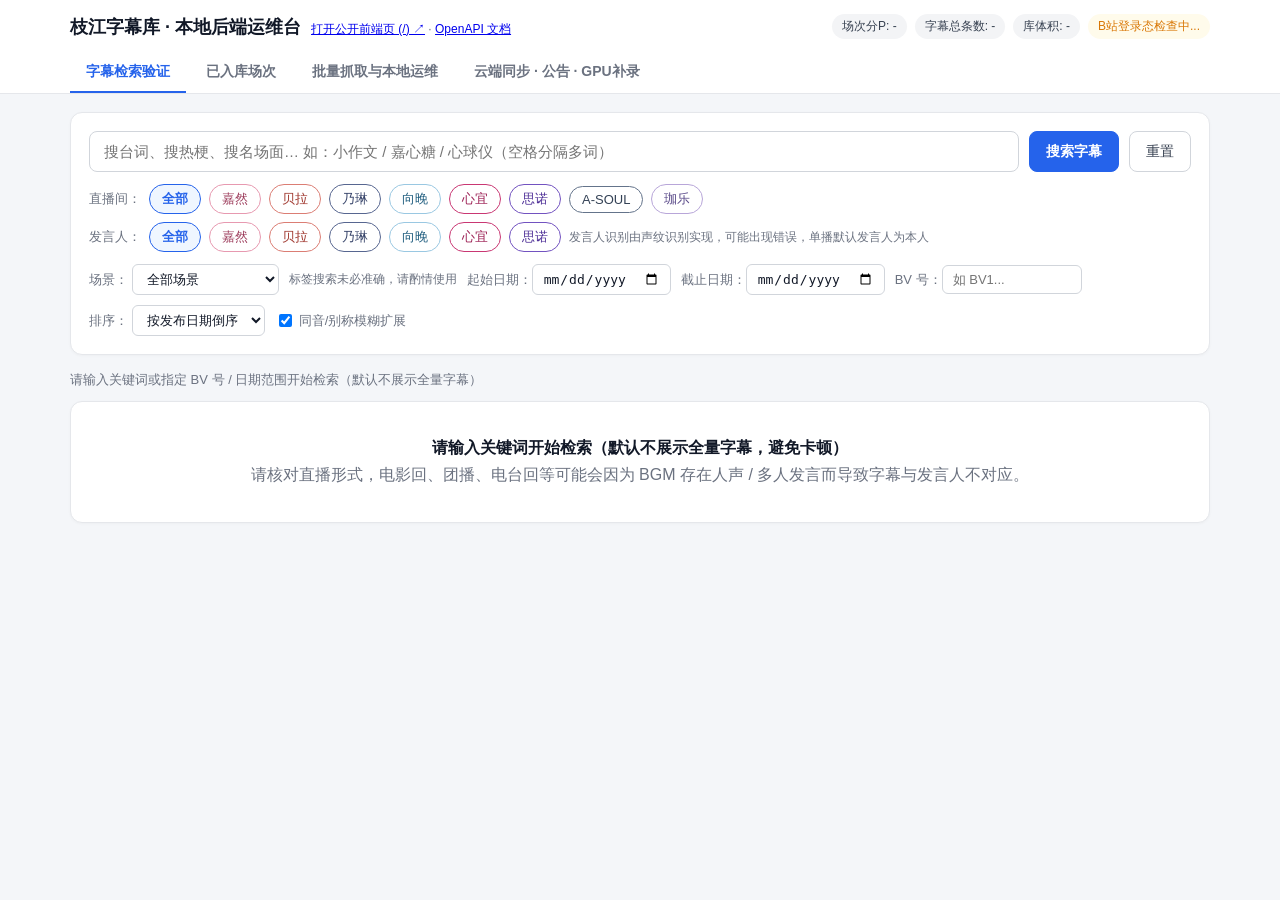
==== commit ecb5b5af: "feat(archive): add early Feishu & Erchuang archive backfill, multi-P dedup, scene calibration, admin" ====
--- a/backend/debug_console.html
+++ b/backend/debug_console.html
@@ -63,6 +63,10 @@
     button.btn:hover { background: #1d4ed8; }
     button.btn.sec { background: #fff; color: #374151; border-color: #d1d5db; font-weight: 500; }
     button.btn.sec:hover { background: #f9fafb; }
+    button.btn.orange { background: #ea580c; border-color: #ea580c; color: #fff; }
+    button.btn.orange:hover { background: #c2410c; border-color: #c2410c; }
+    button.btn.green { background: #059669; border-color: #059669; color: #fff; }
+    button.btn.green:hover { background: #047857; border-color: #047857; }
     button.btn:disabled { opacity: 0.45; cursor: not-allowed; }
     .chips { display: flex; flex-wrap: wrap; gap: 8px; margin-top: 12px; align-items: center; }
     .chip {
@@ -181,6 +185,8 @@
         <button class="chip" data-up="向晚" style="border-color:#9ac8e2;color:#225f80;" onclick="toggleUp(this)">向晚</button>
         <button class="chip" data-up="心宜" style="border-color:#c93773;color:#9d2256;" onclick="toggleUp(this)">心宜</button>
         <button class="chip" data-up="思诺" style="border-color:#7252c0;color:#513399;" onclick="toggleUp(this)">思诺</button>
+        <button class="chip" data-up="A-SOUL" style="border-color:#64748b;color:#334155;" onclick="toggleUp(this)">A-SOUL</button>
+        <button class="chip" data-up="珈乐" style="border-color:#b8a6d9;color:#5b4b8a;" onclick="toggleUp(this)">珈乐</button>
       </div>
       <div class="chips" id="speakerChips" style="margin-top:8px;">
         <span style="font-size:13px;color:var(--muted);">发言人：</span>
@@ -249,6 +255,8 @@
             <option value="向晚">向晚</option>
             <option value="心宜">心宜</option>
             <option value="思诺">思诺</option>
+            <option value="A-SOUL">A-SOUL</option>
+            <option value="珈乐">珈乐</option>
           </select>
         </label>
         <label>场景：
@@ -368,6 +376,35 @@
       </div>
       <div id="ingestLog" class="log-box">暂无抓取任务日志。</div>
     </div>
+
+    <div class="panel">
+      <div style="display:flex;flex-wrap:wrap;justify-content:space-between;align-items:center;gap:8px;margin-bottom:10px;">
+        <div>
+          <h3 style="margin:0;">3. 二创计画合集补漏 / 标签校准 &amp; 飞书早期录播补全</h3>
+          <span style="font-size:12px;color:var(--muted);">自动优先无弹幕/纯净版分P、无纯净版再回退弹幕版，并剔除防撞车末尾分P；同时以二创计画 10 个合集分类校准存量场次标签。</span>
+        </div>
+        <button class="btn sec" style="padding:5px 12px;font-size:12.5px;" onclick="pollArchiveStatus()">刷新状态</button>
+      </div>
+      <div id="archiveSummaryBox" style="font-size:13px;margin-bottom:10px;padding:10px 12px;background:#f8fafc;border:1px solid var(--border);border-radius:8px;">正在读取第三方归档入库统计...</div>
+      <div class="filters-row" style="margin-top:0;margin-bottom:10px;">
+        <label style="display:inline-flex;align-items:center;gap:5px;cursor:pointer;">
+          <input id="archRefreshEc" type="checkbox" checked /> 实时刷新二创计画 10 合集最新清单
+        </label>
+        <label>飞书早期截止日期：
+          <input id="archCutoffDate" type="date" value="2021-08-19" />
+        </label>
+        <span id="archiveStatusText" style="font-size:12.5px;color:var(--muted);">空闲</span>
+      </div>
+      <div style="display:flex;flex-wrap:wrap;gap:8px;margin-bottom:12px;">
+        <button class="btn sec" id="btnArchDry" onclick="startArchiveSync('dry_run')">仅预览检测 (Dry-Run)</button>
+        <button class="btn" id="btnArchEcAll" onclick="startArchiveSync('erchuang_all')" title="刷新二创计画 10 个合集，校准存量错误标签并补录官方缺失/被掐断场次">二创计画补漏 + 校准标签</button>
+        <button class="btn sec" id="btnArchTags" onclick="startArchiveSync('erchuang_tags_only')" title="仅对照二创计画 10 个合集修正已有数据库中的错误场景标签">仅校准场景标签</button>
+        <button class="btn sec" id="btnArchFeishu" onclick="startArchiveSync('feishu_early')" title="补录飞书表格中截止日期前的早期录播（2020 ~ 2021.8.19）">补录飞书早期录播</button>
+        <button class="btn green" id="btnArchAll" onclick="startArchiveSync('all')" title="一次性执行标签校准 + 飞书早期补录 + 二创计画缺失补录">全量同步（飞书 + 二创计画）</button>
+        <button class="btn sec" style="color:#dc2626;border-color:#fca5a5;" onclick="stopArchiveSync()">安全停止</button>
+      </div>
+      <div id="archiveLog" class="log-box" style="max-height:260px;">暂无归档补录/校准日志。</div>
+    </div>
   </section>
 
   <section id="view-cloud" class="hidden">
@@ -414,12 +451,11 @@
           </label>
         </div>
         <div style="margin-top:12px;display:flex;flex-wrap:wrap;gap:8px;">
-          <button class="btn" onclick="runCloudJob('scene_tags_only')" title="仅更新场景标签与锁定状态，几 KB 秒传，不碰字幕正文与正在跑的 ASR">仅同步场景标签变动（极速）</button>
-          <button class="btn sec" onclick="runCloudJob('speakers_only')" title="仅增量同步声纹发言人标注结果，零 FTS5 重建">仅同步声纹标注结果（极速）</button>
-          <button class="btn sec" onclick="runCloudJob('code_and_announcements')" title="仅拉代码、发布公告并重启线上服务，绝不改云端数据库">仅发布代码与公告</button>
-          <button class="btn sec" onclick="runCloudJob('backfill_metrics')" title="从云端 Nginx 历史访问日志幂等补回上线以来的真实访客数与访问次数">从 Nginx 日志补回历史访客</button>
-          <button class="btn sec" onclick="runCloudJob('db_sync_only')" title="跳过抓取，直接增量比对并热同步本地与云端差异数据">仅增量同步数据库差异</button>
-          <button class="btn" style="background:#059669;border-color:#059669;" onclick="runCloudJob('full_sync')" title="抓新回放 → 补录 → 场景初筛 → 增量热同步到线上">完整一键更新并同步上云</button>
+          <button class="btn sec" onclick="runCloudJob('scene_tags_only')" title="零停服热同步人工锁定场景标签（不拉代码、不重启服务）">仅同步场景标签变动（不重启）</button>
+          <button class="btn sec" onclick="runCloudJob('speakers_only')" title="零停服热同步声纹发言人标注结果（不拉代码、不重启服务）">仅同步声纹标注结果（不重启）</button>
+          <button class="btn sec" onclick="runCloudJob('db_sync_only')" title="零停服增量同步本地与云端字幕差异（不拉代码、不重启服务）">仅增量同步数据库差异（不重启）</button>
+          <button class="btn orange" onclick="runCloudJob('code_and_announcements')" title="拉取最新代码、同步公告并重启线上服务（会短暂断开服务约 1~2 秒）">仅发布代码与公告（会重启）</button>
+          <button class="btn green" onclick="runCloudJob('full_sync')" title="完整一键更新：抓新回放 → 补录 → 纠错/初筛 → 拉最新代码 → 同步字幕/场景标签/声纹/公告 → 重启线上服务">完整一键更新并同步上云（全量同步+重启）</button>
         </div>
         <div id="cloudStatusText" style="margin-top:10px;font-size:12.5px;color:var(--muted);">空闲</div>
       </div>
@@ -443,7 +479,7 @@
           <button class="btn sec" style="padding:6px 12px;font-size:13px;" onclick="insertSceneFixAnnouncement()">+ 一键插入今日标签修正变动</button>
           <button class="btn sec" style="padding:6px 12px;font-size:13px;" onclick="addAnnouncementRow()">+ 新增公告</button>
           <button class="btn sec" style="padding:6px 12px;font-size:13px;" onclick="saveAnnouncements(false)">仅保存到本地</button>
-          <button class="btn" style="padding:6px 12px;font-size:13px;" onclick="saveAnnouncements(true)">保存并立即发布到线上</button>
+          <button class="btn orange" style="padding:6px 12px;font-size:13px;" onclick="saveAnnouncements(true)" title="保存公告并触发代码与公告发布（会重启服务）">保存并立即发布到线上（会重启）</button>
         </div>
       </div>
       <div id="annEditorList" style="display:flex;flex-direction:column;gap:10px;"></div>
@@ -590,6 +626,7 @@
 let videoTotalPages = 0;
 let qrTimer = null;
 let ingestTimer = null;
+let archiveTimer = null;
 let cloudTimer = null;
 let asrTimer = null;
 let vpTimer = null;
@@ -639,7 +676,7 @@
     document.getElementById('tab-' + name).classList.toggle('active', name === tab);
   }
   if (tab === 'videos') loadVideos(videoPage || 1);
-  if (tab === 'ingest') { checkAuth(); pollIngestStatus(); }
+  if (tab === 'ingest') { checkAuth(); pollIngestStatus(); pollArchiveStatus(); }
   if (tab === 'cloud') { loadCloudPanel(); }
 }
 
@@ -1095,6 +1132,64 @@
   if (!st.running && ingestTimer) { clearInterval(ingestTimer); ingestTimer = null; runSearch(0); }
 }
 
+async function pollArchiveStatus() {
+  const r = await fetch('/api/v1/admin/archives/status');
+  const data = await r.json();
+  const s = data.summary || {};
+  const j = data.job || {};
+  const fs = s.feishu_early || {};
+  const ec = s.erchuang_missing || {};
+  document.getElementById('archiveSummaryBox').innerHTML = `
+    <div style="display:flex;flex-wrap:wrap;gap:16px;align-items:center;">
+      <span>飞书早期录播：<b>${fs.videos || 0}</b> 场 / <b>${fs.parts || 0}</b> 分P（字幕 ok ${fs.ok_parts || 0}，待 ASR ${fs.no_sub_parts || 0}，共 ${(fs.lines || 0).toLocaleString()} 条）</span>
+      <span>二创计画补漏：<b>${ec.videos || 0}</b> 场 / <b>${ec.parts || 0}</b> 分P（字幕 ok ${ec.ok_parts || 0}，待 ASR ${ec.no_sub_parts || 0}，共 ${(ec.lines || 0).toLocaleString()} 条）</span>
+    </div>
+  `;
+  for (const id of ['btnArchDry', 'btnArchEcAll', 'btnArchTags', 'btnArchFeishu', 'btnArchAll']) {
+    const el = document.getElementById(id);
+    if (el) el.disabled = Boolean(j.running);
+  }
+  document.getElementById('archiveStatusText').textContent = j.running
+    ? `⏳ 正在执行 [${j.mode}] ...`
+    : (j.last_finished_at ? `上次执行（${j.last_finished_at}）：${j.last_summary || '完成'}` : '空闲');
+  if (j.logs && j.logs.length) {
+    const box = document.getElementById('archiveLog');
+    box.textContent = j.logs.join('\n');
+    box.scrollTop = box.scrollHeight;
+  }
+  if (!j.running && archiveTimer) {
+    clearInterval(archiveTimer);
+    archiveTimer = null;
+    loadStats();
+  }
+}
+
+async function startArchiveSync(mode) {
+  const body = {
+    mode,
+    refresh_erchuang: document.getElementById('archRefreshEc').checked,
+    cutoff_date: document.getElementById('archCutoffDate').value || '2021-08-19',
+    delay: 0.55
+  };
+  const r = await fetch('/api/v1/admin/archives/start', {
+    method: 'POST',
+    headers: {'Content-Type': 'application/json'},
+    body: JSON.stringify(body)
+  });
+  const data = await r.json();
+  if (!r.ok) { alert(data.detail || '启动归档同步失败'); return; }
+  pollArchiveStatus();
+  if (archiveTimer) clearInterval(archiveTimer);
+  archiveTimer = setInterval(pollArchiveStatus, 2000);
+}
+
+async function stopArchiveSync() {
+  const r = await fetch('/api/v1/admin/archives/stop', { method: 'POST' });
+  const data = await r.json();
+  await pollArchiveStatus();
+  alert(data.stopped ? '已安全停止归档补录/校准任务（已入库内容保留）' : '当前没有运行中的归档补录/校准任务');
+}
+
 async function loadCloudPanel() {
   await Promise.all([
     loadCloudConfig(),
@@ -1331,7 +1426,9 @@
     box.textContent = j.logs.join('\n');
     box.scrollTop = box.scrollHeight;
   }
-  if (!j.running && asrTimer) {
+  if (j.running && !asrTimer) {
+    asrTimer = setInterval(pollAsrStatus, 5000);
+  } else if (!j.running && asrTimer) {
     clearInterval(asrTimer);
     asrTimer = null;
   }
@@ -1391,7 +1488,9 @@
     box.textContent = j.logs.join('\n');
     box.scrollTop = box.scrollHeight;
   }
-  if (!j.running && vpTimer) {
+  if (j.running && !vpTimer) {
+    vpTimer = setInterval(pollVpStatus, 5000);
+  } else if (!j.running && vpTimer) {
     clearInterval(vpTimer);
     vpTimer = null;
   }
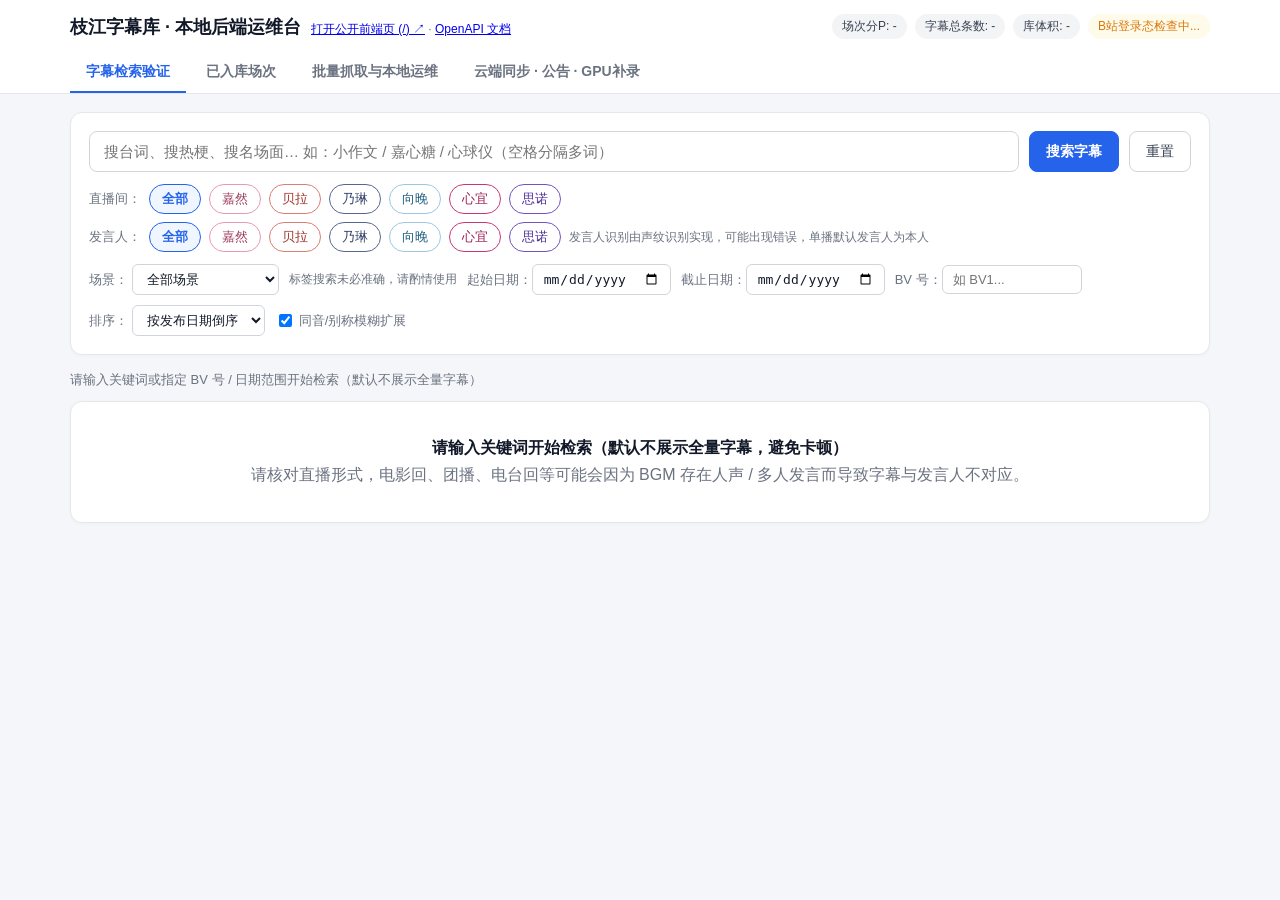
==== commit 02c0590f: "fix(search): remove extra live-room filter chips and make unattributed archive rooms match any selec" ====
--- a/backend/debug_console.html
+++ b/backend/debug_console.html
@@ -185,8 +185,6 @@
         <button class="chip" data-up="向晚" style="border-color:#9ac8e2;color:#225f80;" onclick="toggleUp(this)">向晚</button>
         <button class="chip" data-up="心宜" style="border-color:#c93773;color:#9d2256;" onclick="toggleUp(this)">心宜</button>
         <button class="chip" data-up="思诺" style="border-color:#7252c0;color:#513399;" onclick="toggleUp(this)">思诺</button>
-        <button class="chip" data-up="A-SOUL" style="border-color:#64748b;color:#334155;" onclick="toggleUp(this)">A-SOUL</button>
-        <button class="chip" data-up="珈乐" style="border-color:#b8a6d9;color:#5b4b8a;" onclick="toggleUp(this)">珈乐</button>
       </div>
       <div class="chips" id="speakerChips" style="margin-top:8px;">
         <span style="font-size:13px;color:var(--muted);">发言人：</span>
@@ -255,8 +253,6 @@
             <option value="向晚">向晚</option>
             <option value="心宜">心宜</option>
             <option value="思诺">思诺</option>
-            <option value="A-SOUL">A-SOUL</option>
-            <option value="珈乐">珈乐</option>
           </select>
         </label>
         <label>场景：
@@ -827,7 +823,7 @@
   box.innerHTML = data.items.map(it => `
     <div class="card" id="card-${it.id}">
       <div class="card-meta">
-        <span class="badge up">${esc(it.up_name)}</span>
+        <span class="badge up">${esc((!it.up_name || it.up_name === 'A-SOUL' || it.up_name === 'unknown' || it.up_name === '未知') ? '未区分直播间' : it.up_name)}</span>
         <span class="badge scene">${esc(it.scene_type)}</span>
         <span style="display:inline-flex;align-items:center;gap:4px;">发言人：${window._renderSpeakerSelect(it.id, it.speaker_name)}</span>
         <span class="badge time">${esc(it.start_hms)} ~ ${esc(it.end_hms)}</span>
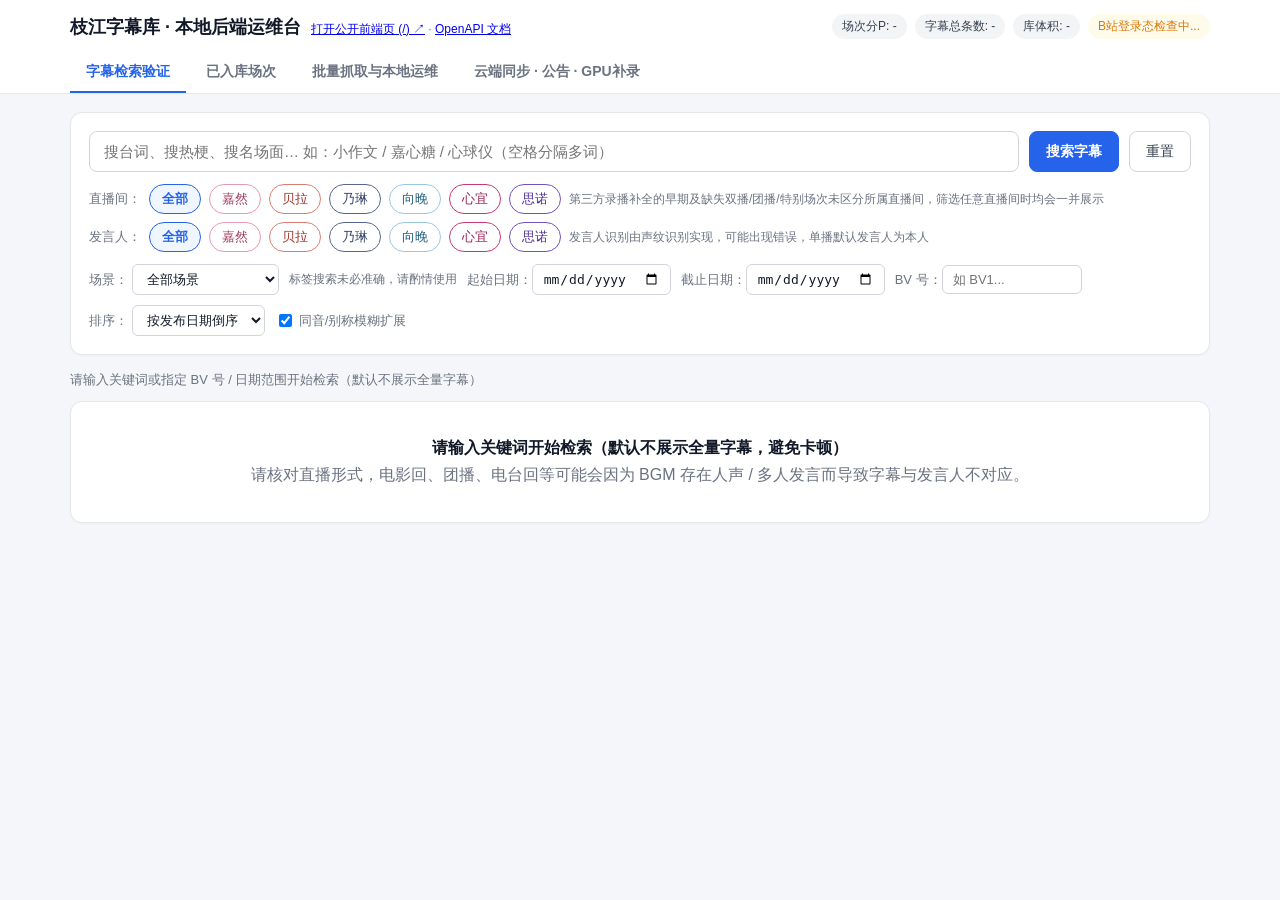
==== commit 972d0ba3: "feat(frontend): add live-room filter caveat for unattributed third-party archive sessions" ====
--- a/backend/debug_console.html
+++ b/backend/debug_console.html
@@ -185,6 +185,7 @@
         <button class="chip" data-up="向晚" style="border-color:#9ac8e2;color:#225f80;" onclick="toggleUp(this)">向晚</button>
         <button class="chip" data-up="心宜" style="border-color:#c93773;color:#9d2256;" onclick="toggleUp(this)">心宜</button>
         <button class="chip" data-up="思诺" style="border-color:#7252c0;color:#513399;" onclick="toggleUp(this)">思诺</button>
+        <span style="font-size:12px;color:var(--muted);">第三方录播补全的早期及缺失双播/团播/特别场次未区分所属直播间，筛选任意直播间时均会一并展示</span>
       </div>
       <div class="chips" id="speakerChips" style="margin-top:8px;">
         <span style="font-size:13px;color:var(--muted);">发言人：</span>
